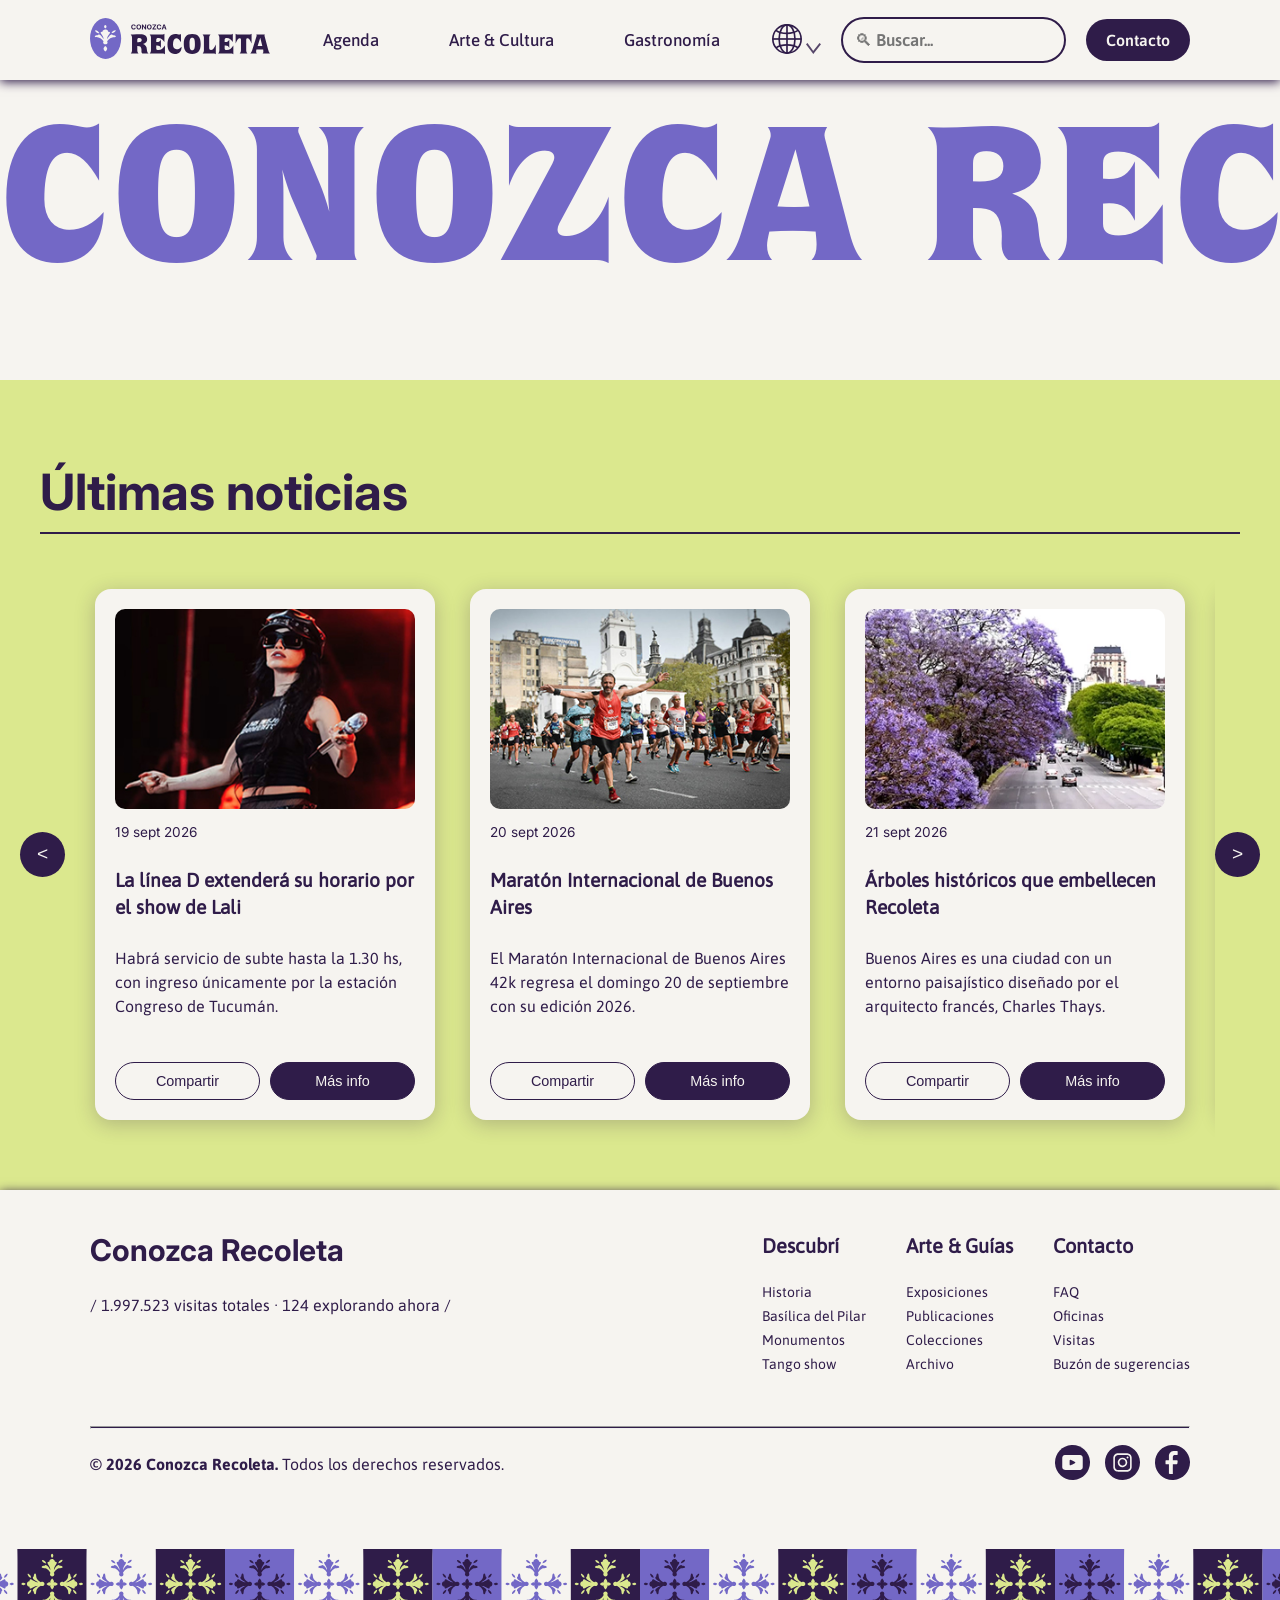
==== index.html @ 379a7c97 "cementerio-web-mobile-y-arreglo-detalles-generales" ====
<!DOCTYPE html>
<html>

<head>
    <meta charset="UTF-8">
    <title>Conozca Recoleta</title>
    <meta name="viewport" content="width=device-width, initial-scale=1.0" />
    <link rel="stylesheet" href="styles-conozca-recoleta.css">
    <link rel="icon" type="ico" href="img/favicon-recoleta-lila.ico">
</head>


<body>
    <header>
        <nav class="header-container">
            <div class="header-logo">
                <a href="index.html"><img src="img/vectores/header_logotipo.svg" alt="header-logotipo"
                        width="180px"></a>
            </div>
            <div class="header-navegacion">
                <a href="agenda.html">Agenda</a>
                <a href="#">Arte & Cultura</a>
                <a href="gastronomia.html">Gastronomía</a>
            </div>
            <div class="header-idiomas">
                <div>
                    <img src="img/vectores/icono-idiomas.svg" alt="header-idioma" width="30px">
                    <img src="img/vectores/icono-flecha.svg" alt="header-flecha" width="15px">
                </div>
                <input type="text" class="input-buscar" placeholder="🔍︎​ Buscar...">
                <a href="#" class="header-contacto">Contacto</a>
            </div>
        </nav>
    </header>

    <main>
        <section class="hero-mascara">
            <div class="tira-fotos">
                <img src="img/web/index/animacion/01_ccr.jpg" alt="Recoleta 1">
                <img src="img/web/index/animacion/02_floralis.jpg" alt="Recoleta 2">
                <img src="img/web/index/animacion/03_f-derecho.jpg" alt="Recoleta 3">
                <img src="img/web/index/animacion/04_ateneo.jpg" alt="Recoleta 4">
                <img src="img/web/index/animacion/05_museo-de-bellas-artes.jpg" alt="Recoleta 5">
                <img src="img/web/index/animacion/06_cementerio.jpg" alt="Recoleta 6">
            </div>

            <div class="franja-tapa">
                <div class="track-contenido">
                    <div class="grupo-texto">
                        <span class="texto-gigante">CONOZCA RECOLETA</span>
                        <div class="espacio-vacio"></div>
                    </div>
                    <div class="grupo-texto" aria-hidden="true">
                        <span class="texto-gigante">CONOZCA RECOLETA</span>
                        <div class="espacio-vacio"></div>
                    </div>
                </div>
            </div>
        </section>



        <section class="ultimas-noticias">
            <h1>Últimas noticias</h1>

            <div class="carrusel-contenedor">
                <button class="flecha flecha-izq" id="btn-izq">&lt;</button>

                <div class="tarjetas-track" id="track-noticias">
                    <!-- Noticia 1 -->
                    <article class="tarjeta-noticia">
                        <img src="img/web/index/noticias/1a-noticias.jpg"
                            alt="La línea D extenderá su horario por el show de Lali">
                        <span class="fecha">19 sept 2026</span>
                        <h3>La línea D extenderá su horario por el show de Lali</h3>
                        <p>Habrá servicio de subte hasta la 1.30 hs, con ingreso únicamente por la estación Congreso de
                            Tucumán.</p>
                        <div class="botones-tarjeta">
                            <button>Compartir</button>
                            <button>Más info</button>
                        </div>
                    </article>

                    <!-- Noticia 2 -->
                    <article class="tarjeta-noticia">
                        <img src="img/web/index/noticias/1b-noticias.jpg" alt="Maratón Internacional de Buenos Aires">
                        <span class="fecha">20 sept 2026</span>
                        <h3>Maratón Internacional de Buenos Aires</h3>
                        <p>El Maratón Internacional de Buenos Aires 42k regresa el domingo 20 de septiembre con su
                            edición 2026.</p>
                        <div class="botones-tarjeta">
                            <button>Compartir</button>
                            <button>Más info</button>
                        </div>
                    </article>

                    <!-- Noticia 3 -->
                    <article class="tarjeta-noticia">
                        <img src="img/web/index/noticias/1c-noticias.webp"
                            alt="Árboles históricos que embellecen Recoleta">
                        <span class="fecha">21 sept 2026</span>
                        <h3>Árboles históricos que embellecen Recoleta</h3>
                        <p>Buenos Aires es una ciudad con un entorno paisajístico diseñado por el arquitecto francés,
                            Charles Thays.</p>
                        <div class="botones-tarjeta">
                            <button>Compartir</button>
                            <button>Más info</button>
                        </div>
                    </article>

                    <!-- Noticia 4 -->
                    <article class="tarjeta-noticia">
                        <img src="img/web/index/noticias/1d-noticias.jpg"
                            alt="Guía MICHELIN: Buenos Aires Internacional">
                        <span class="fecha">22 sept 2026</span>
                        <h3>Guía MICHELIN: Buenos Aires Internacional</h3>
                        <p>La edición 2026 distinguió nuevamente la excelencia porteña, reconociéndola como la capital
                            gastronómica.</p>
                        <div class="botones-tarjeta">
                            <button>Compartir</button>
                            <button>Más info</button>
                        </div>
                    </article>

                    <!-- Noticia 5 -->
                    <article class="tarjeta-noticia">
                        <img src="img/web/index/noticias/1e-noticias.jpg" alt="Nueva edición de la Feria del Botánico">
                        <span class="fecha">23 sept 2026</span>
                        <h3>Nueva edición de la Feria del Botánico.</h3>
                        <p>El Jardín Botánico Carlos Thays será sede de la undécima edición del encuentro que reunirá 53
                            expositores.</p>
                        <div class="botones-tarjeta">
                            <button>Compartir</button>
                            <button>Más info</button>
                        </div>
                    </article>

                    <!-- Noticia 6 -->
                    <article class="tarjeta-noticia">
                        <img src="img/web/index/noticias/1f-noticias.jpg" alt="Curiosidades del barrio de Recoleta">
                        <span class="fecha">24 sept 2026</span>
                        <h3>Curiosidades del barrio de Recoleta</h3>
                        <p>El barrio más coqueto de la ciudad, pero ¿saben que también está la calle más corta de la
                            ciudad de Buenos Aires?</p>
                        <div class="botones-tarjeta">
                            <button>Compartir</button>
                            <button>Más info</button>
                        </div>
                    </article>

                    <!-- Noticia 7 -->
                    <article class="tarjeta-noticia">
                        <img src="img/web/index/noticias/1g-noticias.jpg"
                            alt="Cuando un amigo se va: adiós a Martiniano Arce">
                        <span class="fecha">9 oct 2026</span>
                        <h3>Cuando un amigo se va: adiós a Martiniano Arce</h3>
                        <p>El fin de semana pasado nos enteramos del fallecimiento de uno de los máximos exponentes del
                            fileteado porteño.</p>
                        <div class="botones-tarjeta">
                            <button>Compartir</button>
                            <button>Más info</button>
                        </div>
                    </article>

                    <!-- Noticia 8 -->
                    <article class="tarjeta-noticia">
                        <img src="img/web/index/noticias/1h-noticias.jpg"
                            alt="Feria Francesa, un fin de semana para golosos">
                        <span class="fecha">10 oct 2026</span>
                        <h3>Feria Francesa, un fin de semana para golosos</h3>
                        <p>Vuelve la Feria Francesa a Plaza Francia, en Recoleta, con entrada gratis y propuestas para
                            disfrutar de las delicias.</p>
                        <div class="botones-tarjeta">
                            <button>Compartir</button>
                            <button>Más info</button>
                        </div>
                    </article>

                    <!-- Noticia 9 -->
                    <article class="tarjeta-noticia">
                        <img src="img/web/index/noticias/1i-noticias.jpg"
                            alt="Muestra Inmersiva de Mafalda, la niña curiosa">
                        <span class="fecha">11 oct 2026</span>
                        <h3>Muestra Inmersiva de Mafalda, la niña curiosa</h3>
                        <p>Una experiencia de entretenimiento en el Centro Cultural Recoleta que invita a recorrer el
                            propio universo de la entrañable historieta.</p>
                        <div class="botones-tarjeta">
                            <button>Compartir</button>
                            <button>Más info</button>
                        </div>
                    </article>
                </div>

                <button class="flecha flecha-der" id="btn-der">&gt;</button>
            </div>
        </section>


    </main>

    <footer>
        <section class="footer-section">
            <div class="footer-superior">
                <div class="footer-izquierda">
                    <h2>Conozca Recoleta</h2>
                    <p>/ 1.997.523 visitas totales · 124 explorando ahora /</p>
                </div>

                <div class="footer-derecha">
                    <div class="footer-links-descubri">
                        <h4>Descubrí</h4>
                        <ul>
                            <li><a href="#">Historia</a></li>
                            <li><a href="#">Basílica del Pilar</a></li>
                            <li><a href="#">Monumentos</a></li>
                            <li><a href="#">Tango show</a></li>
                        </ul>
                    </div>
                    <div class="footer-links-arte">
                        <h4>Arte & Guías</h4>
                        <ul>
                            <li><a href="#">Exposiciones</a></li>
                            <li><a href="#">Publicaciones</a></li>
                            <li><a href="#">Colecciones</a></li>
                            <li><a href="#">Archivo</a></li>
                        </ul>
                    </div>
                    <div class="footer-links-contacto">
                        <h4>Contacto</h4>
                        <ul>
                            <li><a href="#">FAQ</a></li>
                            <li><a href="#">Oficinas</a></li>
                            <li><a href="#">Visitas</a></li>
                            <li><a href="#">Buzón de sugerencias</a></li>
                        </ul>
                    </div>
                </div>
            </div>
            <hr>
            <div class="footer-inferior">
                <p><span class="destacado-texto">&copy; 2026 Conozca Recoleta.</span> Todos los derechos reservados.</p>
                <div class="footer-redes">
                    <a href="#"><img src="img/vectores/icono-youtube.svg" alt="YouTube" width="35"></a>
                    <a href="#"><img src="img/vectores/icono-instagram.svg" alt="Instagram" width="35"></a>
                    <a href="#"><img src="img/vectores/icono-facebook.svg" alt="FaceBook" width="35"></a>
                </div>
            </div>
        </section>
        <img class="footer-guarda" src="img/vectores/guarda.svg" alt="guarda">
    </footer>

    <script>
        const track = document.getElementById('track-noticias');
        const btnIzquierda = document.getElementById('btn-izq');
        const btnDerecha = document.getElementById('btn-der');

        btnDerecha.addEventListener('click', () => {
            track.scrollBy({ left: 375, behavior: 'smooth' });
        });

        btnIzquierda.addEventListener('click', () => {
            track.scrollBy({ left: -375, behavior: 'smooth' });
        });
    </script>
</body>
---- styles-conozca-recoleta.css ----
/*CSS DOCUMENT*/
@charset "UTF-8";

:root {
    --violeta-recoleta: #2F1C49;
    --lila-recoleta: #7368C6;
    --verde-recoleta: #DBE88E;
    --crema-recoleta: #F6F4F0;
}

/* Quorum (Logo y animación CONOZCA RECOLETA) */
@font-face {
    font-family: "quorum";
    src: url("fonts/ITC Quorum Black Regular.otf") format("opentype");
    font-weight: normal;
    font-style: normal;
}

/* Inter (Fuente Variable - maneja todos los grosores) */
@font-face {
    font-family: "Inter";
    src: url("fonts/Inter-VariableFont_opsz,wght.ttf") format("truetype");
    font-weight: 100 900;
    font-style: normal;
}

/* Asap - Regular */
@font-face {
    font-family: "Asap";
    src: url("fonts/Asap-Regular.ttf") format("truetype");
    font-weight: 400;
    font-style: normal;
}

/* Asap - Medium */
@font-face {
    font-family: "Asap-medium";
    src: url("fonts/Asap-Medium.ttf") format("truetype");
    font-weight: 500;
    font-style: normal;
}

/* Asap - Medium Italic */
@font-face {
    font-family: "Asap-mediumitalic";
    src: url("fonts/Asap-MediumItalic.ttf") format("truetype");
    font-weight: 500;
    font-style: italic;
}

/* Asap - SemiBold */
@font-face {
    font-family: "Asap-semibold";
    src: url("fonts/Asap-SemiBold.ttf") format("truetype");
    font-weight: 600;
    font-style: normal;
}

/* Asap - Bold */
@font-face {
    font-family: "Asap-bold";
    src: url("fonts/Asap-Bold.ttf") format("truetype");
    font-weight: 700;
    font-style: normal;
}

/* Asap - Bold Italic */
@font-face {
    font-family: "Asap-bolditalic";
    src: url("fonts/Asap-BoldItalic.ttf") format("truetype");
    font-weight: 700;
    font-style: italic;
}

/* Asap - Italic (Regular Italic) */
@font-face {
    font-family: "Asap-italic";
    src: url("fonts/Asap-Italic.ttf") format("truetype");
    font-weight: 400;
    font-style: italic;
}

/* ========================================== */
/* 3. ESTILOS BASE Y RESET                    */
/* ========================================== */
* {
    box-sizing: border-box;
}

body {
    background-color: var(--crema-recoleta);
    color: var(--violeta-recoleta);
    font-family: 'Asap', sans-serif;
    margin: 0;
    padding: 0;
    width: 100%;
    overflow-x: hidden;
}

/* ========================================== */
/* 4. JERARQUÍAS Y TIPOGRAFÍAS                */
/* ========================================== */

/* Títulos principales */
h1 {
    font-family: 'Inter', sans-serif;
    font-weight: 700;
    font-size: 50px;

}

/* Subtítulos grandes (Inter Bold 30) */
h2 {
    font-family: 'Inter', sans-serif;
    font-weight: bold;
    font-size: 30px;
}

/* Subtítulos Asap Semibold 24 */
h3 {
    font-family: 'Asap', sans-serif;
    font-weight: medium;
    font-size: 24px;
}

/* Detalles minúsculos Asap regular 15 */
h4 {
    font-family: 'Asap', sans-serif;
    font-weight: 700;
    font-size: 20px;
}

/* Bloques de lectura (Asap Medium 20) */
.bloque-lectura {
    font-family: 'Asap', sans-serif;
    font-weight: 500;
    font-size: 20px;
}

/* CHICOS! HASTA ACÁ CAMBIÉ LAS TIPOS, CON LO QUE HABIAMOS DEFINIDO*/
/* esta parte ya no lo toco por las dudas*/


/* Copetes (Inter Medium Italic 18) */
.copete {
    font-family: 'Inter', sans-serif;
    font-weight: 500;
    font-style: italic;
    font-size: 18px;
}

/* Bloque de texto (Asap Regular 12) */
p,
.bloque-texto {
    font-family: 'Asap', sans-serif;
    font-weight: 400;
    font-size: 16px;
    line-height: 1.5;
}

/* Menú hamburguesa (Asap Regular 13) */
.menu-hamburguesa {
    font-family: 'Asap', sans-serif;
    font-weight: 400;
    font-size: 13px;
}

/* Sección footer (Asap Regular 11) */
.footer-section {
    font-family: 'Asap', sans-serif;
    font-weight: 400;
    font-size: 14px;
}

/*//////////////////////////WEB////////////////////////////*/




/*HEADER*/

nav a {
    text-decoration: none;
    color: var(--violeta-recoleta);
}

.header-container {
    position: fixed;
    top: 0;
    left: 0;
    width: 100%;
    z-index: 1000;

    box-shadow: 0px 2px 10px var(--violeta-recoleta);
    display: flex;
    align-items: center;
    justify-content: space-between;
    padding: 17px 90px;
    gap: 20px;
    font-family: 'Asap-medium';
    background-color: var(--crema-recoleta);
}

.header-navegacion {
    display: flex;
    gap: 70px;
    font-size: 17px;
}

.header-idiomas {
    display: flex;
    align-items: center;
    gap: 20px;
}

.header-contacto {
    font-family: 'Asap-semibold';
    color: var(--crema-recoleta);
    border-radius: 100px;
    padding: 12px 20px;
    background: var(--violeta-recoleta);
    /* Acá tendría que estar el "Radicheta-recoleta" que falta */
}

.input-buscar {
    background: transparent;
    border: 2px solid var(--violeta-recoleta);
    border-radius: 100px;
    padding: 11px 12px;
    font-size: 17px;
    font-family: 'Asap-semibold';
}

/*INDEX*/

.hero-mascara {
    position: relative;
    width: 100%;
    height: 380px;
    overflow: hidden;
    background-color: var(--crema-recoleta);
    display: flex;
    align-items: center;
    justify-content: center;
}

.tira-fotos {
    position: absolute;
    top: 50%;
    left: 50%;
    transform: translate(-50%, -50%);
    display: flex;
    height: 60%;
    width: max-content;
    z-index: 1;
}

.tira-fotos img {
    height: 100%;
    width: 280px;
    object-fit: cover;
}

.franja-tapa {
    position: absolute;
    top: 0;
    left: 0;
    width: 100%;
    height: 100%;
    display: flex;
    align-items: center;
    overflow: hidden;
    z-index: 2;
}

.track-contenido {
    display: flex;
    width: max-content;
    animation: moverTexto 12s linear infinite;
}

.grupo-texto {
    display: flex;
    align-items: center;
    flex-shrink: 0;
}

.texto-gigante {
    font-family: 'quorum';
    font-size: 15vw;
    font-weight: bold;
    color: var(--lila-recoleta);
    background-color: var(--crema-recoleta);
    white-space: nowrap;
    padding-right: 30px;
}

.espacio-vacio {
    width: 280px;
    height: 250px;
    background: transparent;
    flex-shrink: 0;
    margin-right: 30px;
}

@keyframes moverTexto {
    0% {
        transform: translateX(0);
    }

    100% {
        transform: translateX(-50%);
    }
}


/* Sección noticias */
.ultimas-noticias {
    background-color: var(--verde-recoleta);
    padding: 40px 20px;
    font-family: 'Inter', sans-serif;
}

.ultimas-noticias h1 {
    color: var(--violeta-recoleta);
    margin-bottom: 25px;
    border-bottom: 2px solid var(--violeta-recoleta);
    padding-bottom: 10px;
    max-width: 1200px;
    margin-left: auto;
    margin-right: auto;
}

.carrusel-contenedor {
    display: flex;
    align-items: center;
    justify-content: center;
    position: relative;
    max-width: 1240px;
    margin: 0 auto;
}

.tarjetas-track {
    display: flex;
    gap: 35px;
    overflow-x: auto;
    scroll-behavior: smooth;
    scroll-snap-type: x mandatory;
    padding: 30px;
    scroll-padding-inline: 30px;
    box-sizing: border-box;
    width: 100%;
    max-width: 1150px;
    scrollbar-width: none;
}

.tarjetas-track::-webkit-scrollbar {
    display: none;
}

.tarjeta-noticia {
    background-color: var(--crema-recoleta);
    border-radius: 16px;
    box-shadow: 0 4px 20px color-mix(in srgb, var(--violeta-recoleta) 25%, transparent);
    min-width: 340px;
    max-width: 340px;
    flex-shrink: 0;
    display: flex;
    flex-direction: column;
    justify-content: space-between;
    padding: 20px;
    scroll-snap-align: start;
    box-sizing: border-box;
}

.tarjeta-noticia img {
    width: 100%;
    height: 200px;
    object-fit: cover;
    border-radius: 10px;
    margin-bottom: 15px;
}

.tarjeta-noticia .fecha {
    font-size: 0.85rem;
    color: var(--violeta-recoleta);
    margin-bottom: 8px;
    display: block;
}

.tarjeta-noticia h3 {
    font-size: 1.2rem;
    color: var(--violeta-recoleta);
    margin-bottom: 10px;
    line-height: 1.4;
}

.tarjeta-noticia p {
    color: var(--violeta-recoleta);
    margin-bottom: 20px;
    line-height: 1.5;
    flex-grow: 1;
}

.botones-tarjeta {
    display: flex;
    gap: 10px;
}

.botones-tarjeta button {
    flex: 1;
    padding: 10px;
    border-radius: 20px;
    font-size: 0.9rem;
    cursor: pointer;
    font-weight: 500;
}

.botones-tarjeta button:first-child {
    background-color: transparent;
    border: 1px solid var(--violeta-recoleta);
    color: var(--violeta-recoleta);
}

.botones-tarjeta button:last-child {
    background-color: var(--violeta-recoleta);
    border: 1px solid var(--violeta-recoleta);
    color: var(--crema-recoleta);
}

.flecha {
    background-color: var(--violeta-recoleta);
    color: var(--crema-recoleta);
    border: none;
    width: 45px;
    height: 45px;
    border-radius: 50%;
    font-size: 1.2rem;
    cursor: pointer;
    display: flex;
    align-items: center;
    justify-content: center;
    z-index: 10;
    flex-shrink: 0;
    margin: 0;
    transition: transform 0.2s ease, background-color 0.2s ease;
}

.flecha:hover {
    background-color: var(--violeta-recoleta);
    transform: scale(1.05);
}

@media (max-width: 768px) {
    .carrusel-contenedor {
        padding: 0 10px;
    }

    .flecha {
        display: none;
    }

    .tarjetas-track {
        padding: 20px;
        scroll-padding-inline: 20px;
    }

    .tarjeta-noticia {
        min-width: 280px;
        max-width: 280px;
    }
}

/*AGENDA*/





/*GASTRONOMIA*/

.gastronomia {
    display: flex;
    width: 100%;
    max-width: 1920px;
    margin: 0 auto;
    padding: 110px 270px 180px;
    flex-direction: column;
    align-items: flex-start;
    gap: 105px;
}

/* CATEGORÍAS */

.gastronomia .categoria {
    display: flex;
    width: 100%;
    flex-direction: column;
    gap: 45px;
}

/* TÍTULOS DE CATEGORÍAS */

.gastronomia .categoria h2 {
    width: 100%;
    margin: 0;
    padding-bottom: 8px;

    font-family: 'Inter', sans-serif;
    font-weight: 700;
    font-size: 70px;
    line-height: 1.1;

    color: var(--lila-recoleta);
    border-bottom: 2px solid var(--lila-recoleta);
}

/* GRILLA DE RESTAURANTES */

.gastronomia .tarjetas {
    display: grid;
    width: 100%;
    grid-template-columns: repeat(3, minmax(0, 1fr));
    column-gap: 75px;
}

/* TARJETAS */

.gastronomia .tarjeta {
    display: flex;
    min-width: 0;
    flex-direction: column;
}

/* INFORMACIÓN DEL RESTAURANTE */

.gastronomia .tarjeta-info {
    display: flex;
    min-height: 115px;
    flex-direction: column;
    align-items: flex-start;
}

.gastronomia .tarjeta h3 {
    margin: 0 0 14px;

    font-family: 'Asap', sans-serif;
    font-weight: 600;
    font-size: 29px;
    line-height: 1.2;

    color: var(--violeta-recoleta);
}

.gastronomia .horario {
    margin: 0;
    font-family: 'Asap-bold', sans-serif;
    font-size: 16px;
    line-height: 1.4;
}

.gastronomia .reserva {
    margin: 0;
    font-family: 'Asap', sans-serif;
    font-size: 16px;
    line-height: 1.4;
}

/* UBICACIÓN Y ACCIONES */

.gastronomia .tarjeta-acciones {
    display: flex;
    width: 100%;
    justify-content: space-between;
    align-items: center;
    margin-bottom: 8px;
}

.gastronomia .ubicacion {
    font-family: 'Asap', sans-serif;
    font-size: 16px;
    color: var(--violeta-recoleta);
    text-decoration: none;
}

.gastronomia .ubicacion:hover {
    text-decoration: underline;
}

.gastronomia .iconos {
    display: flex;
    align-items: center;
    gap: 12px;
}



/* BOTONES COMPARTIR Y GUARDAR */

.gastronomia .iconos {
    display: flex;
    align-items: center;
    gap: 12px;
}

.gastronomia .boton-icono {
    display: flex;
    width: 44px;
    height: 42px;
    padding: 0;
    align-items: center;
    justify-content: center;
    flex-shrink: 0;

    background-color: var(--verde-recoleta);
    color: var(--violeta-recoleta);

    border: none;
    border-radius: 50%;
    cursor: pointer;

    transition: background-color 0.2s ease,
        color 0.2s ease;
}

/* TAMAÑO DE LOS ÍCONOS */

.gastronomia .compartir svg {
    width: 20px;
    height: 21px;
}

.gastronomia .guardar svg {
    width: 25px;
    height: 25px;
}

/* ESTADO ACTIVO */

.gastronomia .boton-icono.activo {
    background-color: var(--violeta-recoleta);
    color: var(--crema-recoleta);
}

/* RELLENO DEL ÍCONO GUARDAR */

.gastronomia .guardar.activo svg {
    fill: var(--crema-recoleta);
}

/* HOVER */

.gastronomia .boton-icono:hover {
    transform: scale(1.05);
}




/* ========================================== */
/* FOTOGRAFÍAS - GASTRONOMÍA                  */
/* ========================================== */

.gastronomia .contenedor-foto {
    position: relative;
    width: 100%;
    aspect-ratio: 394.942 / 319.995;

    border-radius: 19.231px;
    overflow: hidden;

    box-shadow: 7.525px 12.542px 9.197px 2.508px rgba(0, 0, 0, 0.25);
}

/* FOTOGRAFÍA */

.gastronomia .foto-local {
    display: block;
    width: 100%;
    height: 100%;
    object-fit: cover;
}

/* FILTRO VIOLETA */

.gastronomia .contenedor-foto::after {
    content: "";
    position: absolute;
    inset: 0;

    background-color: rgba(115, 104, 198, 0.4);

    pointer-events: none;
}


/* ========================================== */
/* MONOGRAMA SOBRE LAS FOTOGRAFÍAS            */
/* ========================================== */

.gastronomia .contenedor-foto {
    position: relative;
    width: 100%;
    aspect-ratio: 394.942 / 319.995;
    border-radius: 19.231px;
    overflow: hidden;

    box-shadow: 7.525px 12.542px 9.197px 2.508px rgba(0, 0, 0, 0.25);
}

.gastronomia .contenedor-foto .foto-local {
    display: block;
    width: 100%;
    height: 100%;
    object-fit: cover;
    border-radius: 0;
    box-shadow: none;
}

.gastronomia .contenedor-foto::after {
    content: "";
    position: absolute;
    inset: 0;
    background: rgba(115, 104, 198, 0.4);
    pointer-events: none;
}

.gastronomia .monograma {
    position: absolute;
    right: 19.9px;
    bottom: 12.8px;
    width: 35.68px;
    height: 50.17px;
    z-index: 2;
    pointer-events: none;
}

.gastronomia .monograma svg {
    display: block;
    width: 100%;
    height: 100%;
}


/* RESPONSIVE */

@media (max-width: 1500px) {
    .gastronomia {
        padding: 90px 8% 140px;
    }

    .gastronomia .tarjetas {
        column-gap: 40px;
    }
}

@media (max-width: 900px) {
    .gastronomia {
        padding: 70px 6% 100px;
        gap: 80px;
    }

    .gastronomia .tarjetas {
        grid-template-columns: repeat(2, minmax(0, 1fr));
        gap: 50px 30px;
    }

    .gastronomia .categoria h2 {
        font-size: 48px;
    }
}

@media (max-width: 600px) {
    .gastronomia {
        padding: 50px 24px 80px;
        gap: 65px;
    }

    .gastronomia .tarjetas {
        grid-template-columns: 1fr;
        gap: 45px;
    }

    .gastronomia .categoria {
        gap: 30px;
    }

    .gastronomia .categoria h2 {
        font-size: 38px;
    }

    .gastronomia .tarjeta-info {
        min-height: 95px;
    }
}




/*CEMENTERIO*/


.cementerio-hero nav {
    font-family: 'Asap', sans-serif;
    font-size: 15px;
    margin-bottom: 30px;
}

.cementerio-hero nav a {
    text-decoration: none;
    color: var(--crema-recoleta);
}

.cementerio-hero nav a:after {
    content: " >";
    margin: 0 8px;
    color: var(--violeta-recoleta);
}

.cementerio-hero nav a:first-child {
    font-weight: 700;
}

.cementerio-hero {
    margin-top: 80px;
    padding: 40px 60px;
    background-color: var(--lila-recoleta);
    color: var(--crema-recoleta);
    padding: 120px 100px 80px 100px;
    width: 100%;
}

.bloque-lectura-cementerio {
    max-width: 35rem;
}

.cementerio-presentacion {
    display: flex;
    justify-content: center;
    align-items: center;
    gap: 10rem;
}

.cementerio-presentacion-bloque h1 {
    font-family: 'Inter', sans-serif;
    font-weight: normal;
    margin: 0 0 10px 0;
    padding-bottom: 15px;
    border-bottom: 2px solid var(--crema-recoleta);
    display: inline-block;
}

.cementerio-presentacion-bloque h4 {
    font-weight: 400;
    color: var(--crema-recoleta);
    margin-top: 15px;
    margin-bottom: 25px;
}

.bloque-lectura-cementerio {
    font-family: 'Asap', sans-serif;
    font-weight: 500;
    font-size: 20px;
    line-height: 1.6;
    color: var(--crema-recoleta);
}


.cementerio-presentacion-img img {
    width: 100%;
    max-width: 480px;
    height: auto;
    display: block;
    border-radius: 30px;
    box-shadow: 7.525px 12.542px 9.197px 2.508px rgba(0, 0, 0, 0.25);
}

.cementerio-mapa-seccion {
    background-color: var(--verde-recoleta);
    padding: 80px 100px;
    margin-top: 0;
    width: 100%;
}

.cementerio-mapa-seccion h2 {
    color: var(--violeta-recoleta);
    margin-bottom: 50px;
    font-size: 40px;
}

.cementerio-mapa-grid {
    display: flex;
    gap: 70px;
    align-items: flex-start;
    justify-content: space-between;
}

.cementerio-plano {
    background: transparent;
    flex: 1;
    padding: 30px;
    box-shadow: none;
}

.cementerio-plano img {
    width: 100%;
    height: auto;
    display: block;
}

.cementerio-puntos {
    flex: 1.2;
}


.cementerio-lista-columnas {
    display: grid;
    grid-template-columns: repeat(3, 1fr);
    gap: 20px;
    font-size: 15px;
    color: var(--violeta-recoleta);
}

.cementerio-lista-columnas ol {
    padding-left: 20px;
    margin: 0;
    line-height: 1.6;
}

.cementerio-lista-columnas ol li::marker {
    font-family: 'ITC Quorum Black', 'Quorum Black', sans-serif;
    font-weight: bold;
    color: var(--lila-recoleta);
}

.cementerio-panoramica-container {
    display: flex;
    flex-direction: column;
    width: 100%;
}

.cementerio-video-wrap {
    width: 100%;
    height: 550px;
    overflow: hidden;
}

.cementerio-video-wrap video {
    width: 100%;
    height: 100%;
    object-fit: cover;
    display: block;
}

.cementerio-tarjeton-hover {
    position: relative;
    width: 100%;
    background-color: var(--lila-recoleta);
    padding: 7rem;
    box-sizing: border-box;
    height: 140px;
    overflow: hidden;
}

.cementerio-tarjeton-texto,
.cementerio-tarjeton-info-extra {
    position: absolute;
    left: 80px;
    right: 80px;
    top: 50%;
    transform: translateY(-50%);
    transition: opacity 0.4s ease-in-out, visibility 0.4s ease-in-out;
}

.cementerio-tarjeton-texto {
    opacity: 1;
    visibility: visible;
    display: flex;
    justify-content: center;
    align-items: center;
    gap: 20rem;
}

.cementerio-tarjeton-texto .copete {
    font-family: 'Inter', sans-serif;
    font-weight: 500;
    font-style: italic;
    font-size: 18px;
    color: var(--crema-recoleta);
    margin: 0;
    white-space: nowrap;
}

.cementerio-tarjeton-texto .bloque-texto {
    font-family: 'Asap', sans-serif;
    font-weight: 400;
    font-size: 16px;
    line-height: 1.4;
    color: var(--crema-recoleta);
    margin: 0;
    max-width: 750px;
}

.cementerio-tarjeton-info-extra {
    opacity: 0;
    visibility: hidden;
    display: flex;
    justify-content: center;
    align-items: center;
    gap: 20rem;
}

.cementerio-horario,
.cementerio-ingreso {
    display: flex;
    flex-direction: column;
    gap: 6px;
    flex: 1;
}

.cementerio-tarjeton-info-extra h4 {
    font-family: 'Asap', sans-serif;
    font-weight: 700;
    font-size: 20px;
    color: var(--verde-recoleta);
    margin: 0;
}

.cementerio-tarjeton-info-extra p {
    font-family: 'Asap', sans-serif;
    font-weight: 400;
    font-size: 15px;
    line-height: 1.4;
    color: var(--crema-recoleta);
    margin: 0;
}

.cementerio-tarjeton-hover:hover .cementerio-tarjeton-texto {
    opacity: 0;
    visibility: hidden;
}

.cementerio-tarjeton-hover:hover .cementerio-tarjeton-info-extra {
    opacity: 1;
    visibility: visible;
}

.cementerio-carrusel-seccion {
    padding: 100px 90px;
    background-color: var(--crema-recoleta);
    width: 100%;
}

.cementerio-carrusel-contenido-principal {
    display: flex;
    align-items: center;
    justify-content: flex-start;
    gap: 70px;
    max-width: 1200px;
    margin: 0 auto;
}

.cementerio-carrusel-contenedor {
    display: flex;
    align-items: center;
    gap: 20px;
    position: relative;
    flex-shrink: 0;
}

.tarjetas-track-cementerio {
    width: 392px;
    height: 543px;
    border-radius: 28px;
    overflow: hidden;
    position: relative;
    box-shadow: 7.525px 12.542px 9.197px 2.508px rgba(0, 0, 0, 0.25);
}

.tarjeta-imagen-wrap {
    position: absolute;
    top: 0;
    left: 0;
    width: 100%;
    height: 100%;
    display: none;
}

.tarjeta-imagen-wrap:first-child {
    display: block;
}

.tarjeta-imagen-wrap img {
    width: 100%;
    height: 100%;
    object-fit: cover;
    display: block;
}

.tarjeta-info-wrap {
    display: flex;
    flex-direction: column;
    align-items: flex-start;
    max-width: 580px;
}

.tarjeta-info-wrap h2 {
    font-family: 'Inter', sans-serif;
    font-weight: 700;
    font-size: 36px;
    color: var(--violeta-recoleta);
    margin: 0 0 15px 0;
    padding-bottom: 12px;
    border-bottom: 2px solid var(--violeta-recoleta);
    width: 100%;
}

.tarjeta-info-wrap .bloque-lectura {
    font-family: 'Asap', sans-serif;
    font-size: 16px;
    line-height: 1.6;
    color: var(--violeta-recoleta);
    margin: 0 0 25px 0;
}

.enlace-mas-info {
    font-family: 'Asap-semibold', sans-serif;
    color: var(--violeta-recoleta);
    text-decoration: underline;
    font-size: 15px;
    width: fit-content;
    transition: opacity 0.2s ease;
}

.enlace-mas-info:hover {
    opacity: 0.7;
}






/*CENTRO CULRTURAL*/

.ccr-hero {
    margin-top: 80px;
    padding: 40px 60px;
}

.ccr-hero nav {
    font-family: 'Asap', sans-serif;
    font-size: 15px;
    margin-bottom: 30px;
}

.ccr-hero nav a {
    text-decoration: none;
}

.ccr-hero nav a:after {
    content: " >";
    margin: 0 8px;
    color: var(--violeta-recoleta);
}

.ccr-hero nav a:last-child:after {
    content: "";
}

.ccr-hero nav a:first-child {
    font-weight: 700;
}

.ccr-presentacion {
    display: flex;
    justify-content: space-between;
    align-items: flex-start;
    gap: 60px;
    padding: 0px 100px;
}


.ccr-presentacion-text h1 {
    font-family: 'Inter', sans-serif;
    font-weight: normal;
    margin: 0 0 10px 0;
    padding-bottom: 15px;
    border-bottom: 2px solid var(--violeta-recoleta);

}

.ccr-presentacion-text h4 {
    font-weight: 400 !important;
    color: var(--violeta-recoleta);
    margin-top: 0;
    margin-bottom: 30px;
    padding-bottom: 12px;

}

.ccr-presentacion-text p {
    font-family: 'Asap', sans-serif;
    font-weight: 500;
    font-size: 20px;
    margin: 0;
}

.ccr-presentacion img {
    max-width: 100%;
    height: auto;
    display: block;
    border-radius: 30px;
    box-shadow: 7.525px 12.542px 9.197px 2.508px rgba(0, 0, 0, 0.25);
}





/*FOOTER*/

.footer-section {
    padding: 17px 90px;
    box-shadow: 0px 2px 10px var(--violeta-recoleta);
}

footer ul {
    list-style: none;
    padding: 0;
    text-decoration: none;
}

footer ul li {
    margin-bottom: 8px;
}

footer a {
    text-decoration: none;
    color: var(--violeta-recoleta);
}

.footer-superior {
    display: flex;
    justify-content: space-between;
    align-items: flex-start;
    flex-wrap: wrap;
    margin-bottom: 40px;
}

.footer-derecha {
    display: flex;
    gap: 40px;
}

hr {
    height: 3px;
    background-color: var(--violeta-recoleta);
}

.footer-inferior {
    display: flex;
    justify-content: space-between;
    margin-bottom: 40px;
}

.destacado-texto {
    font-family: 'Asap-bold', sans-serif;
}

.footer-redes {
    display: flex;
    gap: 15px;
    align-items: center;
}

.footer-guarda {
    width: 100%;
    height: 70px;
    object-fit: cover;
    display: block;
}

/*////////////////MOBILE//////////////////////*/
@media (max-width: 768px) {
    body {
        background-color: var(--crema-recoleta);
        margin: 0;
        padding: 0;
        width: 100%;
        overflow-x: hidden;
        box-sizing: border-box;
    }
}


/*HEADER*/







/*INDEX*/






/*AGENDA*/





/*GASTRONOMIA*/




/* ========================================== */
/* RESPONSIVE MOBILE (<= 768px) - MÁRGENES AMPLIOS */
/* ========================================== */

@media (max-width: 768px) {

    body {
        width: 100%;
        overflow-x: hidden;
    }

    /* 1. HERO CEMENTERIO (De extremo a extremo, con aire interno generoso) */
    .cementerio-hero {
        width: 100vw;
        padding: 90px 28px 60px 28px;
        /* Más margen a los lados */
        margin-top: 60px;
        margin-left: calc(-50vw + 50%);
        margin-right: calc(-50vw + 50%);
        box-sizing: border-box;
    }

    .cementerio-presentacion {
        flex-direction: column;
        gap: 40px;
        width: 100%;
    }

    .cementerio-presentacion-bloque,
    .cementerio-presentacion-img {
        width: 100%;
        flex: unset;
    }

    .cementerio-presentacion-bloque h1 {
        font-size: 34px;
        width: 100%;
    }

    .cementerio-presentacion-img img {
        width: 100%;
        max-width: 100%;
        border-radius: 20px;
    }

    /* 2. MAPA DEL VISITANTE (Con margen interno amplio) */
    .cementerio-mapa-seccion {
        width: 100vw;
        padding: 70px 28px;
        /* Margen lateral cómodo */
        margin-left: calc(-50vw + 50%);
        margin-right: calc(-50vw + 50%);
        box-sizing: border-box;
    }

    .cementerio-mapa-grid {
        flex-direction: column;
        gap: 30px;
        width: 100%;
    }

    .cementerio-plano,
    .cementerio-puntos {
        width: 100%;
        padding: 0;
    }

    .cementerio-lista-columnas {
        grid-template-columns: repeat(2, 1fr);
        gap: 15px 12px;
        font-size: 13px;
    }

    /* 3. VIDEO Y TARJETÓN */
    .cementerio-panoramica-container {
        width: 100vw;
        margin-left: calc(-50vw + 50%);
        margin-right: calc(-50vw + 50%);
    }

    .cementerio-video-wrap {
        width: 100%;
        height: 260px;
    }

    .cementerio-tarjeton-hover {
        width: 100%;
        height: auto;
        padding: 24px 28px;
        /* Espaciado interno cómodo */
        box-sizing: border-box;
    }

    .cementerio-tarjeton-texto,
    .cementerio-tarjeton-info-extra {
        position: relative;
        left: unset;
        right: unset;
        top: unset;
        transform: none;
        flex-direction: column;
        gap: 10px;
        width: 100%;
    }

    .cementerio-tarjeton-info-extra {
        display: none;
    }

    /* 4. SECCIÓN CARRUSEL (Con buen margen interno) */
    .cementerio-carrusel-seccion {
        width: 100vw;
        padding: 70px 28px;
        /* Margen cómodo para que no pegue contra la pantalla */
        margin-left: calc(-50vw + 50%);
        margin-right: calc(-50vw + 50%);
        box-sizing: border-box;
    }

    .cementerio-carrusel-contenido-principal {
        flex-direction: column-reverse;
        gap: 35px;
        width: 100%;
    }

    .tarjeta-info-wrap {
        width: 100%;
        max-width: 100%;
    }

    .tarjeta-info-wrap h2 {
        font-size: 28px;
        width: 100%;
    }

    /* Galería táctil adaptada */
    .tarjetas-track-cementerio {
        width: 100%;
        height: 440px;
        border-radius: 20px;
        display: flex;
        overflow-x: auto;
        overflow-y: hidden;
        scroll-snap-type: x mandatory;
        -webkit-overflow-scrolling: touch;
        scrollbar-width: none;
    }

    .tarjetas-track-cementerio::-webkit-scrollbar {
        display: none;
    }

    .tarjeta-imagen-wrap {
        position: relative;
        display: block !important;
        flex: 0 0 100%;
        width: 100%;
        height: 100%;
        scroll-snap-align: center;
    }

    .tarjeta-imagen-wrap img {
        width: 100%;
        height: 100%;
        object-fit: cover;
        border-radius: 20px;
    }
}

/*CENTRO CULRTURAL*/










/*FOOTER*/
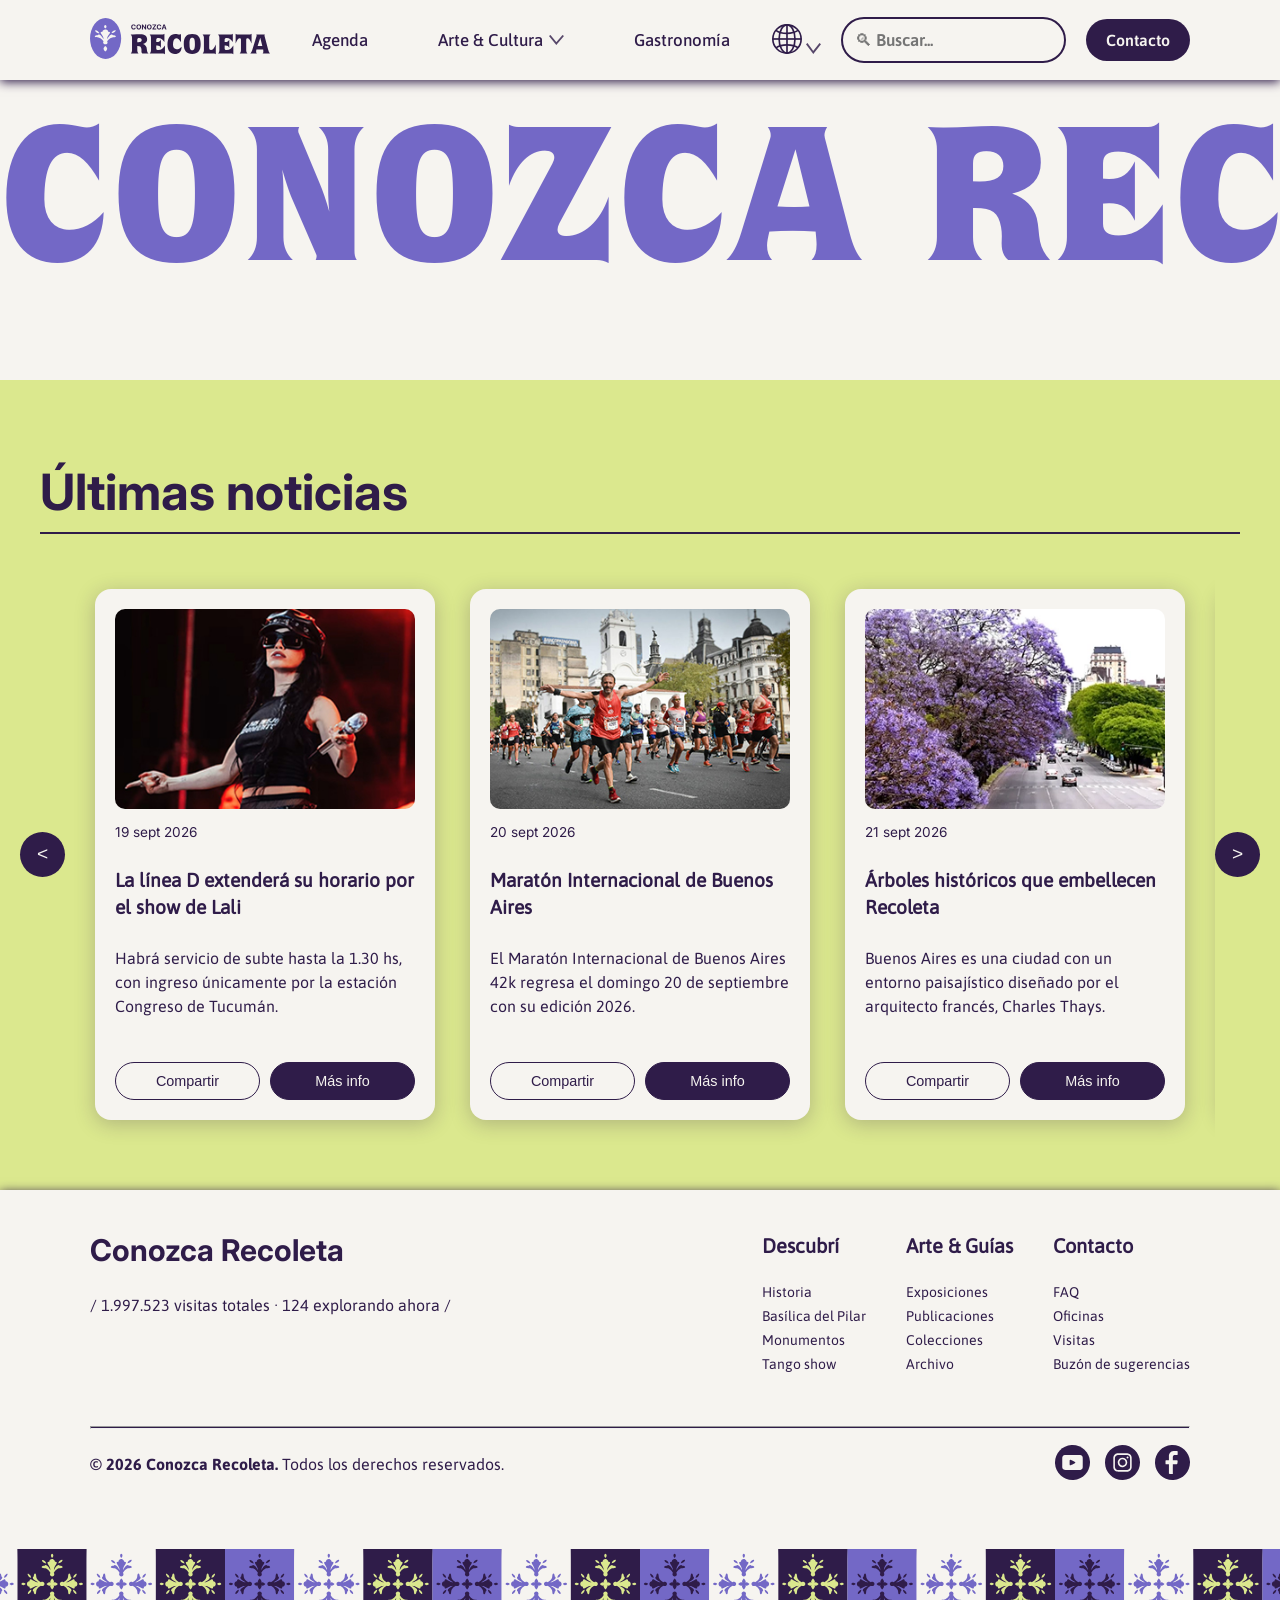
==== commit 0871fa9a: "dropdown (arte y cultura)" ====
--- a/index.html
+++ b/index.html
@@ -18,8 +18,71 @@
                         width="180px"></a>
             </div>
             <div class="header-navegacion">
-                <a href="agenda.html">Agenda</a>
-                <a href="#">Arte & Cultura</a>
+                <a href="agenda.html" class="header-items">Agenda</a>
+
+
+                <div class="header-dropdown">
+                    <a href="#" class="header-dropdown-boton">
+                        Arte &amp; Cultura
+                        <img src="img/vectores/icono-flecha.svg" alt="" width="15px" class="header-dropdown-flecha">
+                    </a>
+
+                    <div class="dropdown-menu">
+                        <!-- Columna 1 -->
+                        <div class="dropdown-columna">
+                            <h4 class="dropdown-titulo">Museos y Espacios</h4>
+                            <ul class="dropdown-lista">
+                                <li>
+                                    <a href="ccr.html" class="dropdown-link">
+                                        <img src="img/vectores/icono-dropdown.svg" alt="" class="dropdown-icono">
+                                        Centro Cultural Recoleta
+                                    </a>
+                                </li>
+                                <li><span class="dropdown-link"><img src="img/vectores/icono-dropdown.svg" alt=""
+                                            class="dropdown-icono">Museo Nacional de Bellas Artes</span></li>
+                                <li><span class="dropdown-link"><img src="img/vectores/icono-dropdown.svg" alt=""
+                                            class="dropdown-icono">Palais de Glace</span></li>
+                                <li><span class="dropdown-link"><img src="img/vectores/icono-dropdown.svg" alt=""
+                                            class="dropdown-icono">Centro Cultural de la Ciencia</span></li>
+                            </ul>
+                        </div>
+
+                        <!-- Columna 2 -->
+                        <div class="dropdown-columna">
+                            <h4 class="dropdown-titulo">Patrimonio</h4>
+                            <ul class="dropdown-lista">
+                                <li>
+                                    <a href="cementerio.html" class="dropdown-link">
+                                        <img src="img/vectores/icono-dropdown.svg" alt="" class="dropdown-icono">
+                                        Cementerio de la Recoleta
+                                    </a>
+                                </li>
+                                <li><span class="dropdown-link"><img src="img/vectores/icono-dropdown.svg" alt=""
+                                            class="dropdown-icono">Floralis Genérica</span></li>
+                                <li><span class="dropdown-link"><img src="img/vectores/icono-dropdown.svg" alt=""
+                                            class="dropdown-icono">Basílica Nuestra Señora del Pilar</span></li>
+                                <li><span class="dropdown-link"><img src="img/vectores/icono-dropdown.svg" alt=""
+                                            class="dropdown-icono">Plaza Francia</span></li>
+                            </ul>
+                        </div>
+
+                        <!-- Columna 3 -->
+                        <div class="dropdown-columna">
+                            <h4 class="dropdown-titulo">Circuitos</h4>
+                            <ul class="dropdown-lista">
+                                <li><span class="dropdown-link"><img src="img/vectores/icono-dropdown.svg" alt=""
+                                            class="dropdown-icono">Murales e Iconografía Urbana</span></li>
+                                <li><span class="dropdown-link"><img src="img/vectores/icono-dropdown.svg" alt=""
+                                            class="dropdown-icono">Paseo de las Esculturas</span></li>
+                                <li><span class="dropdown-link"><img src="img/vectores/icono-dropdown.svg" alt=""
+                                            class="dropdown-icono">Circuitos de Arte Callejero</span></li>
+                                <li><span class="dropdown-link"><img src="img/vectores/icono-dropdown.svg" alt=""
+                                            class="dropdown-icono">Guías de Recorridos</span></li>
+                            </ul>
+                        </div>
+                    </div>
+                </div>
+
                 <a href="gastronomia.html">Gastronomía</a>
             </div>
             <div class="header-idiomas">
@@ -59,7 +122,6 @@
         </section>
 
 
-
         <section class="ultimas-noticias">
             <h1>Últimas noticias</h1>
 
--- a/styles-conozca-recoleta.css
+++ b/styles-conozca-recoleta.css
@@ -199,6 +199,14 @@
     gap: 20px;
     font-family: 'Asap-medium';
     background-color: var(--crema-recoleta);
+}
+
+.header-navegacion a:hover {
+    font-family: 'Asap-bold';
+    color: var(--lila-recoleta);
+    text-decoration: underline;
+    text-decoration-thickness: 2px;
+    text-underline-offset: 5px;
 }
 
 .header-navegacion {
@@ -230,6 +238,131 @@
     font-size: 17px;
     font-family: 'Asap-semibold';
 }
+
+/*DROPDOWN ARTE Y CULTURA*/
+
+.header-dropdown {
+    position: relative;
+    display: flex;
+    align-items: center;
+}
+
+.header-dropdown-boton {
+    display: flex;
+    align-items: center;
+    gap: 6px;
+}
+
+.header-dropdown-flecha {
+    transition: transform 0.25s ease;
+}
+
+.header-dropdown:hover .header-dropdown-boton,
+.header-dropdown:focus-within .header-dropdown-boton {
+    font-family: 'Asap-bold';
+    color: var(--lila-recoleta);
+    text-decoration: underline;
+    text-decoration-thickness: 2px;
+    text-underline-offset: 5px;
+}
+
+.header-dropdown:hover .header-dropdown-flecha,
+.header-dropdown:focus-within .header-dropdown-flecha {
+    transform: rotate(180deg);
+}
+
+.dropdown-menu {
+    position: absolute;
+    top: calc(100% + 38px);
+    left: 0;
+    width: 55vw;
+    max-width: 900px;
+    z-index: 100;
+
+    display: grid;
+    grid-template-columns: repeat(3, 1fr);
+    gap: 40px;
+    padding: 25px 30px 30px;
+
+    background-color: var(--crema-recoleta);
+    box-shadow: 0 8px 24px var(--violeta-recoleta);
+
+    opacity: 0;
+    visibility: hidden;
+    transform: translateY(-10px);
+    transition: opacity 0.25s ease, transform 0.25s ease, visibility 0.25s;
+}
+
+.dropdown-menu::before {
+    content: "";
+    position: absolute;
+    bottom: 100%;
+    left: 0;
+    right: 0;
+    height: 40px;
+}
+
+.header-dropdown:hover .dropdown-menu,
+.header-dropdown:focus-within .dropdown-menu {
+    opacity: 1;
+    visibility: visible;
+    transform: translateY(0);
+}
+
+.dropdown-titulo {
+    margin: 0 0 12px;
+    color: var(--lila-recoleta);
+}
+
+.dropdown-lista {
+    list-style: none;
+    margin: 0;
+    padding: 0;
+}
+
+.dropdown-lista li {
+    border-bottom: 1px solid var(--violeta-recoleta);
+}
+
+.dropdown-lista li:last-child {
+    border-bottom: none;
+}
+
+.dropdown-link {
+    font-family: 'Asap', sans-serif;
+    display: flex;
+    align-items: center;
+    gap: 10px;
+    padding: 6px 4px;
+    color: var(--violeta-recoleta);
+    text-decoration: none;
+    transition: background-color 0.2s ease, color 0.2s ease;
+}
+
+.dropdown-icono {
+    width: 18px;
+    height: 18px;
+    flex-shrink: 0;
+    transition: filter 0.2s ease;
+}
+
+.dropdown-link:hover,
+.dropdown-link:focus-visible {
+    background-color: var(--lila-recoleta);
+    color: var(--crema-recoleta);
+    font-style: italic;
+    outline: none;
+}
+
+.dropdown-link:hover .dropdown-icono,
+.dropdown-link:focus-visible .dropdown-icono {
+    filter: brightness(0) invert(1);
+}
+
+span.dropdown-link {
+    cursor: default;
+}
+
 
 /*INDEX*/
 
@@ -451,26 +584,6 @@
     transform: scale(1.05);
 }
 
-@media (max-width: 768px) {
-    .carrusel-contenedor {
-        padding: 0 10px;
-    }
-
-    .flecha {
-        display: none;
-    }
-
-    .tarjetas-track {
-        padding: 20px;
-        scroll-padding-inline: 20px;
-    }
-
-    .tarjeta-noticia {
-        min-width: 280px;
-        max-width: 280px;
-    }
-}
-
 /*AGENDA*/
 
 
@@ -742,58 +855,6 @@
 }
 
 
-/* RESPONSIVE */
-
-@media (max-width: 1500px) {
-    .gastronomia {
-        padding: 90px 8% 140px;
-    }
-
-    .gastronomia .tarjetas {
-        column-gap: 40px;
-    }
-}
-
-@media (max-width: 900px) {
-    .gastronomia {
-        padding: 70px 6% 100px;
-        gap: 80px;
-    }
-
-    .gastronomia .tarjetas {
-        grid-template-columns: repeat(2, minmax(0, 1fr));
-        gap: 50px 30px;
-    }
-
-    .gastronomia .categoria h2 {
-        font-size: 48px;
-    }
-}
-
-@media (max-width: 600px) {
-    .gastronomia {
-        padding: 50px 24px 80px;
-        gap: 65px;
-    }
-
-    .gastronomia .tarjetas {
-        grid-template-columns: 1fr;
-        gap: 45px;
-    }
-
-    .gastronomia .categoria {
-        gap: 30px;
-    }
-
-    .gastronomia .categoria h2 {
-        font-size: 38px;
-    }
-
-    .gastronomia .tarjeta-info {
-        min-height: 95px;
-    }
-}
-
 
 
 
@@ -1281,7 +1342,13 @@
     display: block;
 }
 
-/*////////////////MOBILE//////////////////////*/
+
+
+
+
+
+
+/*////////////////MOBILE RESPONSIVE//////////////////////*/
 @media (max-width: 768px) {
     body {
         background-color: var(--crema-recoleta);
@@ -1303,9 +1370,25 @@
 
 
 /*INDEX*/
-
-
-
+@media (max-width: 768px) {
+    .carrusel-contenedor {
+        padding: 0 10px;
+    }
+
+    .flecha {
+        display: none;
+    }
+
+    .tarjetas-track {
+        padding: 20px;
+        scroll-padding-inline: 20px;
+    }
+
+    .tarjeta-noticia {
+        min-width: 280px;
+        max-width: 280px;
+    }
+}
 
 
 
@@ -1317,12 +1400,64 @@
 
 /*GASTRONOMIA*/
 
-
-
-
-/* ========================================== */
-/* RESPONSIVE MOBILE (<= 768px) - MÁRGENES AMPLIOS */
-/* ========================================== */
+@media (max-width: 1500px) {
+    .gastronomia {
+        padding: 90px 8% 140px;
+    }
+
+    .gastronomia .tarjetas {
+        column-gap: 40px;
+    }
+}
+
+@media (max-width: 900px) {
+    .gastronomia {
+        padding: 70px 6% 100px;
+        gap: 80px;
+    }
+
+    .gastronomia .tarjetas {
+        grid-template-columns: repeat(2, minmax(0, 1fr));
+        gap: 50px 30px;
+    }
+
+    .gastronomia .categoria h2 {
+        font-size: 48px;
+    }
+}
+
+@media (max-width: 600px) {
+    .gastronomia {
+        padding: 50px 24px 80px;
+        gap: 65px;
+    }
+
+    .gastronomia .tarjetas {
+        grid-template-columns: 1fr;
+        gap: 45px;
+    }
+
+    .gastronomia .categoria {
+        gap: 30px;
+    }
+
+    .gastronomia .categoria h2 {
+        font-size: 38px;
+    }
+
+    .gastronomia .tarjeta-info {
+        min-height: 95px;
+    }
+}
+
+
+
+
+
+
+
+/*CEMENTERIO*/
+
 
 @media (max-width: 768px) {
 
@@ -1331,11 +1466,9 @@
         overflow-x: hidden;
     }
 
-    /* 1. HERO CEMENTERIO (De extremo a extremo, con aire interno generoso) */
     .cementerio-hero {
         width: 100vw;
         padding: 90px 28px 60px 28px;
-        /* Más margen a los lados */
         margin-top: 60px;
         margin-left: calc(-50vw + 50%);
         margin-right: calc(-50vw + 50%);
@@ -1365,11 +1498,9 @@
         border-radius: 20px;
     }
 
-    /* 2. MAPA DEL VISITANTE (Con margen interno amplio) */
     .cementerio-mapa-seccion {
         width: 100vw;
         padding: 70px 28px;
-        /* Margen lateral cómodo */
         margin-left: calc(-50vw + 50%);
         margin-right: calc(-50vw + 50%);
         box-sizing: border-box;
@@ -1393,7 +1524,6 @@
         font-size: 13px;
     }
 
-    /* 3. VIDEO Y TARJETÓN */
     .cementerio-panoramica-container {
         width: 100vw;
         margin-left: calc(-50vw + 50%);
@@ -1409,7 +1539,6 @@
         width: 100%;
         height: auto;
         padding: 24px 28px;
-        /* Espaciado interno cómodo */
         box-sizing: border-box;
     }
 
@@ -1429,11 +1558,9 @@
         display: none;
     }
 
-    /* 4. SECCIÓN CARRUSEL (Con buen margen interno) */
     .cementerio-carrusel-seccion {
         width: 100vw;
         padding: 70px 28px;
-        /* Margen cómodo para que no pegue contra la pantalla */
         margin-left: calc(-50vw + 50%);
         margin-right: calc(-50vw + 50%);
         box-sizing: border-box;
@@ -1455,7 +1582,6 @@
         width: 100%;
     }
 
-    /* Galería táctil adaptada */
     .tarjetas-track-cementerio {
         width: 100%;
         height: 440px;
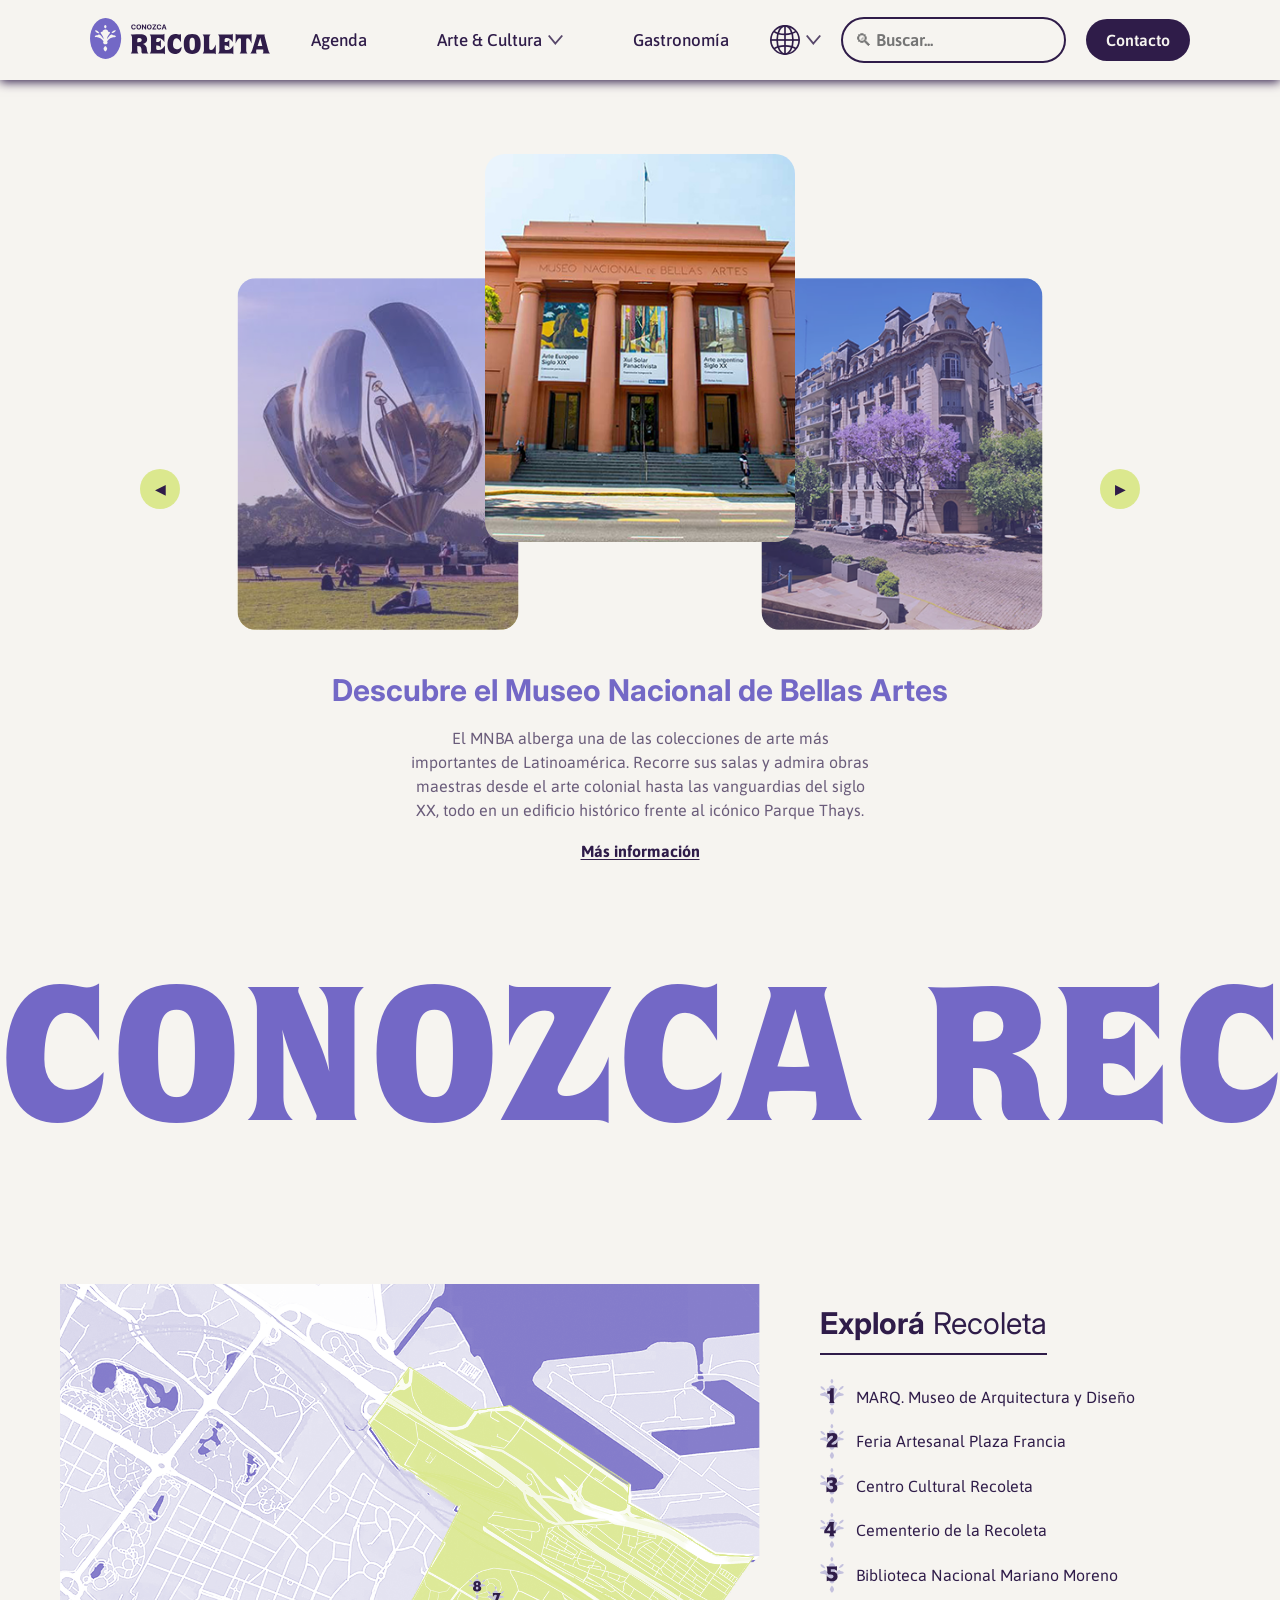
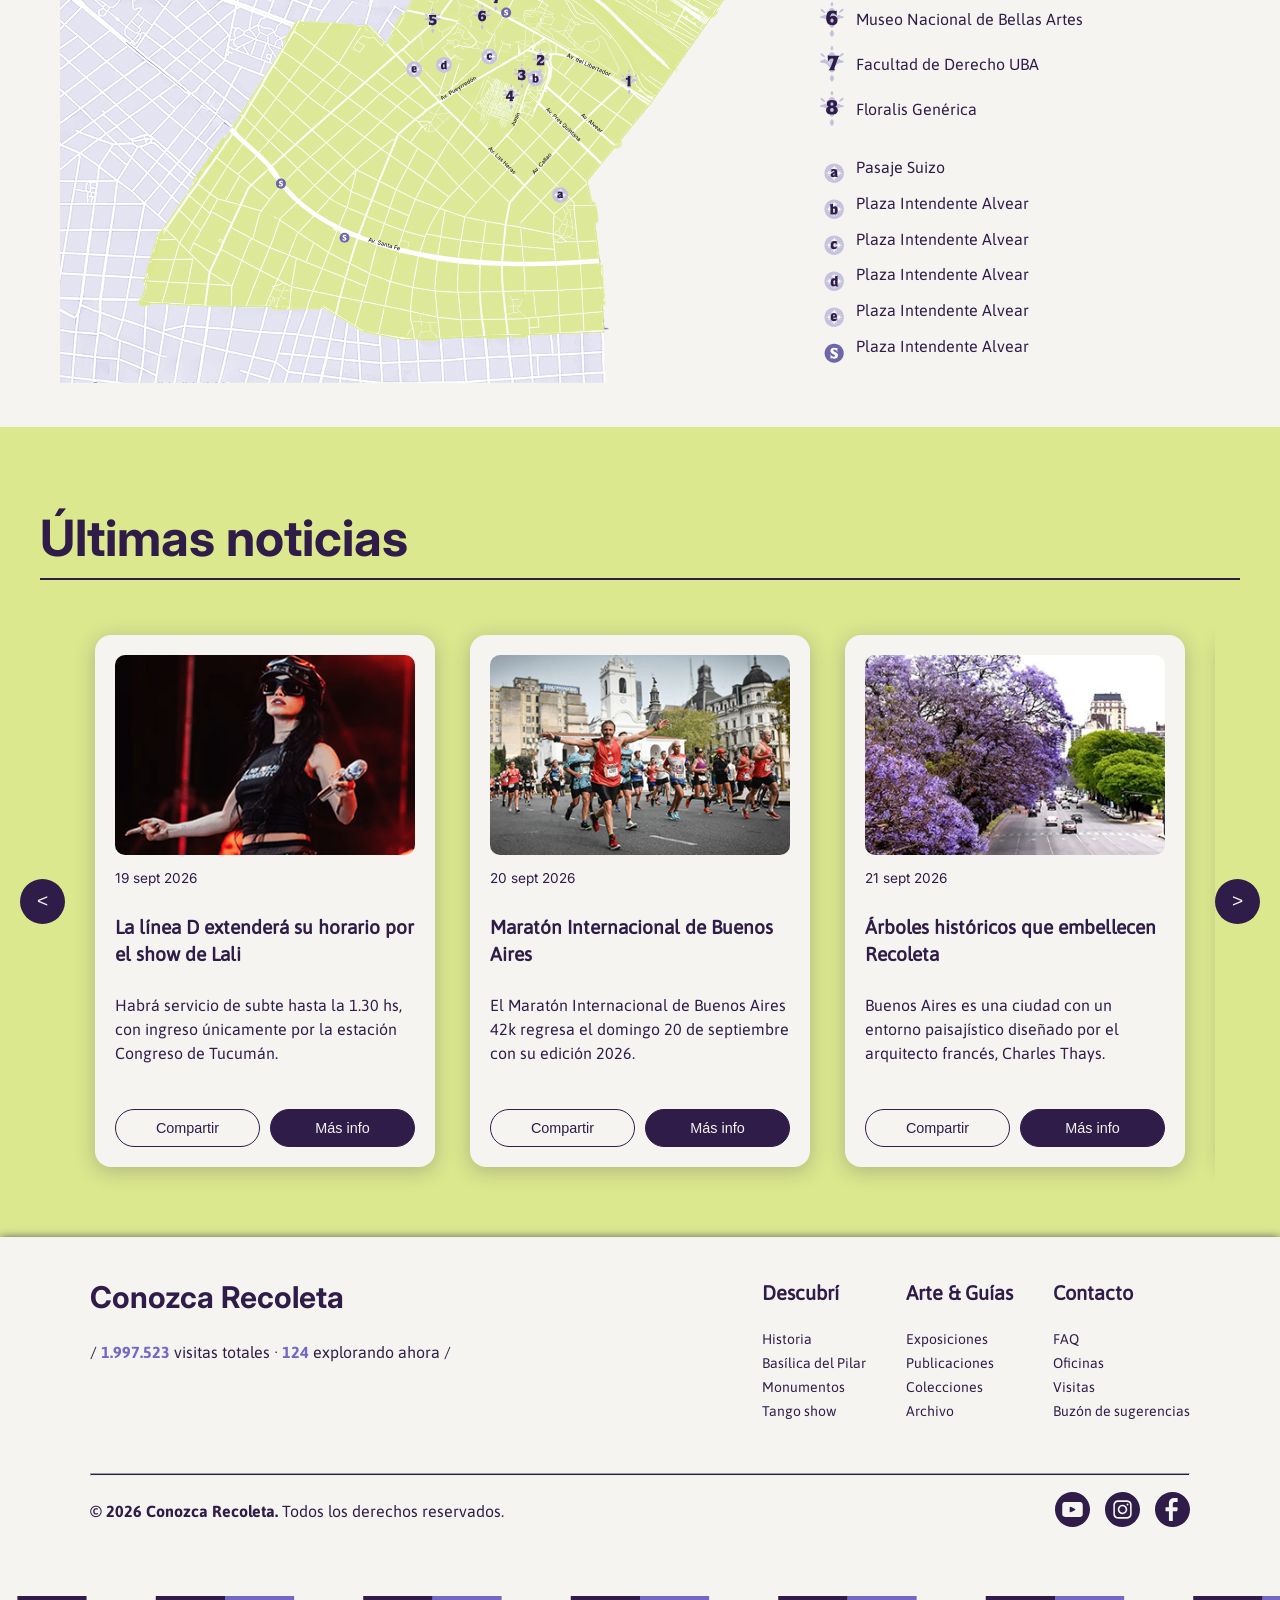
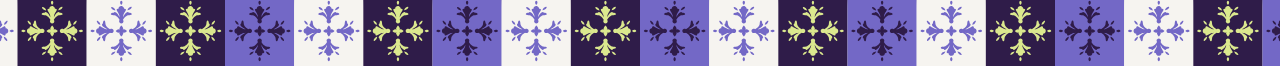
==== commit ef26b8ae: "actualizaciones: 2 secciones restantes del html del index, dropdown idiomas del header, contador de " ====
--- a/index.html
+++ b/index.html
@@ -17,6 +17,7 @@
                 <a href="index.html"><img src="img/vectores/header_logotipo.svg" alt="header-logotipo"
                         width="180px"></a>
             </div>
+
             <div class="header-navegacion">
                 <a href="agenda.html" class="header-items">Agenda</a>
 
@@ -83,12 +84,44 @@
                     </div>
                 </div>
 
-                <a href="gastronomia.html">Gastronomía</a>
-            </div>
-            <div class="header-idiomas">
-                <div>
-                    <img src="img/vectores/icono-idiomas.svg" alt="header-idioma" width="30px">
-                    <img src="img/vectores/icono-flecha.svg" alt="header-flecha" width="15px">
+                <a href="gastronomia.html" class="header-items">Gastronomía</a>
+            </div>
+
+            <div class="header-columna-derecha">
+                <div class="header-dropdown">
+                    <a href="#" class="header-dropdown-boton">
+                        <img src="img/vectores/icono-idiomas.svg" alt="Idiomas" width="30px">
+                        <img src="img/vectores/icono-flecha.svg" alt="" width="15px" class="header-dropdown-flecha">
+                    </a>
+
+                    <div class="dropdown-menu dropdown-idiomas">
+                        <!-- Columna 1 -->
+                        <ul class="dropdown-lista">
+                            <li><a href="#" class="dropdown-link"><img src="img/vectores/icono-argentina.svg" alt=""
+                                        class="dropdown-bandera" width="30px">Español</a></li>
+                            <li><a href="#" class="dropdown-link"><img src="img/vectores/icono-inglaterra.svg" alt=""
+                                        class="dropdown-bandera" width="30px">English</a></li>
+                            <li><a href="#" class="dropdown-link"><img src="img/vectores/icono-brasil.svg" alt=""
+                                        class="dropdown-bandera" width="30px">Português</a></li>
+                            <li><a href="#" class="dropdown-link"><img src="img/vectores/icono-francia.svg" alt=""
+                                        class="dropdown-bandera" width="30px">Français</a></li>
+                            <li><a href="#" class="dropdown-link"><img src="img/vectores/icono-alemania.svg" alt=""
+                                        class="dropdown-bandera" width="30px">Deutsch</a></li>
+                        </ul>
+                        <!-- Columna 2 -->
+                        <ul class="dropdown-lista">
+                            <li><a href="#" class="dropdown-link"><img src="img/vectores/icono-italia.svg" alt=""
+                                        class="dropdown-bandera" width="30px">Italiano</a></li>
+                            <li><a href="#" class="dropdown-link"><img src="img/vectores/icono-japon.svg" alt=""
+                                        class="dropdown-bandera" width="30px">日本語</a></li>
+                            <li><a href="#" class="dropdown-link"><img src="img/vectores/icono-china.svg" alt=""
+                                        class="dropdown-bandera" width="30px">中文</a></li>
+                            <li><a href="#" class="dropdown-link"><img src="img/vectores/icono-corea.svg" alt=""
+                                        class="dropdown-bandera" width="30px">한국어</a></li>
+                            <li><a href="#" class="dropdown-link"><img src="img/vectores/icono-rusia.svg" alt=""
+                                        class="dropdown-bandera" width="30px">Русский</a></li>
+                        </ul>
+                    </div>
                 </div>
                 <input type="text" class="input-buscar" placeholder="🔍︎​ Buscar...">
                 <a href="#" class="header-contacto">Contacto</a>
@@ -97,6 +130,69 @@
     </header>
 
     <main>
+
+        <!-- ATRACTIVOS DE RECOLETA -->
+        <section class="carrusel" aria-roledescription="carrusel" aria-label="Atractivos turísticos de Recoleta">
+            <button class="carrusel__flecha carrusel__flecha--izq" type="button" aria-label="Atractivo anterior">
+                <span aria-hidden="true">&#9664;</span>
+            </button>
+            <ul class="carrusel__pista">
+
+                <li class="carrusel__tarjeta" data-indice="0" data-posicion="centro">
+                    <img class="carrusel__imagen" src="img/web/index/atractivos_recoleta/1a-bellas_artes.jpg"
+                        alt="Fachada del Museo Nacional de Bellas Artes">
+                    <video class="carrusel__video" src="img/web/index/atractivos_recoleta/2a-bellas_artes.mp4" muted
+                        loop playsinline preload="metadata" aria-hidden="true"></video>
+                </li>
+
+                <li class="carrusel__tarjeta" data-indice="1" data-posicion="izquierda">
+                    <img class="carrusel__imagen" src="img/web/index/atractivos_recoleta/1c-floralis_generica.jpg"
+                        alt="Escultura Floralis Genérica con gente descansando en el parque">
+                    <video class="carrusel__video" src="img/web/index/atractivos_recoleta/2c-floralis_generica.mp4"
+                        muted loop playsinline preload="metadata" aria-hidden="true"></video>
+                </li>
+
+                <li class="carrusel__tarjeta" data-indice="2" data-posicion="derecha">
+                    <img class="carrusel__imagen" src="img/web/index/atractivos_recoleta/1b-jacaranda.png"
+                        alt="Jacarandá en flor frente a un edificio de estilo francés en Recoleta">
+                    <video class="carrusel__video" src="img/web/index/atractivos_recoleta/2b-jacaranda.mp4" muted loop
+                        playsinline preload="metadata" aria-hidden="true"></video>
+                </li>
+
+            </ul>
+
+            <button class="carrusel__flecha carrusel__flecha--der" type="button" aria-label="Atractivo siguiente">
+                <span aria-hidden="true">&#9654;</span>
+            </button>
+
+            <!-- Textos -->
+            <div class="carrusel__textos" aria-live="polite">
+
+                <article class="carrusel__texto carrusel__texto--activo" data-indice="0">
+                    <h2>Descubre el Museo Nacional de Bellas Artes</h2>
+                    <p>El MNBA alberga una de las colecciones de arte más importantes de Latinoamérica. Recorre sus
+                        salas y admira obras maestras desde el arte colonial hasta las vanguardias del siglo XX, todo en
+                        un edificio histórico frente al icónico Parque Thays.</p>
+                    <a href="#" class="info-atractivos">Más información</a>
+                </article>
+
+                <article class="carrusel__texto" data-indice="1">
+                    <h2>Ingeniería y movimiento bajo el sol</h2>
+                    <p>Una estructura monumental de acero y aluminio que dialoga con su entorno, abriendo y cerrando sus
+                        pétalos como un símbolo contemporáneo de la arquitectura y el espacio público.</p>
+                    <a href="#" class="info-atractivos">Más información</a>
+                </article>
+
+                <article class="carrusel__texto" data-indice="2">
+                    <h2>Bajo el cielo violeta de Buenos Aires</h2>
+                    <p>Cuando llega la primavera, las cúpulas de los jacarandás enmarcan los palacios y diagonales de
+                        Recoleta, transformando el espacio público en un corredor de postal y diseño natural.</p>
+                    <a href="#" class="info-atractivos">Más información</a>
+                </article>
+            </div>
+        </section>
+
+        <!-- ANIMACIÓN CONOZCA RECOLETA -->
         <section class="hero-mascara">
             <div class="tira-fotos">
                 <img src="img/web/index/animacion/01_ccr.jpg" alt="Recoleta 1">
@@ -121,7 +217,76 @@
             </div>
         </section>
 
-
+        <!-- MAPA DE RECOLETA -->
+        <section class="mapa-recoleta-index">
+            <img src="img/vectores/mapa-recoleta.svg" alt="Mapa Recoleta" width="700px">
+            <div>
+                <h2 class="titulo-mapa"><strong>Explorá</strong> Recoleta</h2>
+                <ul class="listado-mapa">
+                    <li>
+                        <img src="img/vectores/icono-numero-1.svg" alt="Icono 1" class="lista-icono">
+                        <span>MARQ. Museo de Arquitectura y Diseño</span>
+                    </li>
+                    <li>
+                        <img src="img/vectores/icono-numero-2.svg" alt="Icono 2" class="lista-icono">
+                        <span>Feria Artesanal Plaza Francia</span>
+                    </li>
+                    <li>
+                        <img src="img/vectores/icono-numero-3.svg" alt="Icono 3" class="lista-icono">
+                        <span>Centro Cultural Recoleta</span>
+                    </li>
+                    <li>
+                        <img src="img/vectores/icono-numero-4.svg" alt="Icono 4" class="lista-icono">
+                        <span>Cementerio de la Recoleta</span>
+                    </li>
+                    <li>
+                        <img src="img/vectores/icono-numero-5.svg" alt="Icono 5" class="lista-icono">
+                        <span>Biblioteca Nacional Mariano Moreno</span>
+                    </li>
+                    <li>
+                        <img src="img/vectores/icono-numero-6.svg" alt="Icono 6" class="lista-icono">
+                        <span>Museo Nacional de Bellas Artes</span>
+                    </li>
+                    <li>
+                        <img src="img/vectores/icono-numero-7.svg" alt="Icono 7" class="lista-icono">
+                        <span>Facultad de Derecho UBA</span>
+                    </li>
+                    <li>
+                        <img src="img/vectores/icono-numero-8.svg" alt="Icono 8" class="lista-icono">
+                        <span>Floralis Genérica</span>
+                    </li>
+                </ul>
+
+                <ul class="places-list secondary">
+                    <li>
+                        <img src="img/vectores/icono-letra-a.svg" alt="Icono a" class="lista-icono">
+                        <span>Pasaje Suizo</span>
+                    </li>
+                    <li>
+                        <img src="img/vectores/icono-letra-b.svg" alt="Icono b" class="lista-icono">
+                        <span>Plaza Intendente Alvear</span>
+                    </li>
+                    <li>
+                        <img src="img/vectores/icono-letra-c.svg" alt="Icono b" class="lista-icono">
+                        <span>Plaza Intendente Alvear</span>
+                    </li>
+                    <li>
+                        <img src="img/vectores/icono-letra-d.svg" alt="Icono b" class="lista-icono">
+                        <span>Plaza Intendente Alvear</span>
+                    </li>
+                    <li>
+                        <img src="img/vectores/icono-letra-e.svg" alt="Icono b" class="lista-icono">
+                        <span>Plaza Intendente Alvear</span>
+                    </li>
+                    <li>
+                        <img src="img/vectores/icono-letra-s.svg" alt="Icono b" class="lista-icono">
+                        <span>Plaza Intendente Alvear</span>
+                    </li>
+                </ul>
+            </div>
+        </section>
+
+        <!-- NOTICIAS DE RECOLETA -->
         <section class="ultimas-noticias">
             <h1>Últimas noticias</h1>
 
@@ -257,7 +422,6 @@
             </div>
         </section>
 
-
     </main>
 
     <footer>
@@ -265,7 +429,8 @@
             <div class="footer-superior">
                 <div class="footer-izquierda">
                     <h2>Conozca Recoleta</h2>
-                    <p>/ 1.997.523 visitas totales · 124 explorando ahora /</p>
+                    <p>/ <span class="destacado-footer">1.997.523</span> visitas totales · <span id="usuarios-activos"
+                            class="destacado-footer">124</span> explorando ahora /</p>
                 </div>
 
                 <div class="footer-derecha">
@@ -311,6 +476,7 @@
         <img class="footer-guarda" src="img/vectores/guarda.svg" alt="guarda">
     </footer>
 
+    <!-- SCRIPT SECCIÓN: NOTICIAS -->
     <script>
         const track = document.getElementById('track-noticias');
         const btnIzquierda = document.getElementById('btn-izq');
@@ -324,4 +490,83 @@
             track.scrollBy({ left: -375, behavior: 'smooth' });
         });
     </script>
+
+    <!-- SCRIPT SECCIÓN: ATRACTIVOS -->
+    <script>
+        document.addEventListener("DOMContentLoaded", function () {
+
+            const carrusel = document.querySelector(".carrusel");
+            if (!carrusel) return;
+
+            const tarjetas = carrusel.querySelectorAll(".carrusel__tarjeta");
+            const textos = carrusel.querySelectorAll(".carrusel__texto");
+            const flechaIzq = carrusel.querySelector(".carrusel__flecha--izq");
+            const flechaDer = carrusel.querySelector(".carrusel__flecha--der");
+
+            const total = tarjetas.length;
+            let actual = 0;
+
+            function actualizarCarrusel() {
+                tarjetas.forEach(function (tarjeta) {
+                    const indice = Number(tarjeta.dataset.indice);
+                    const video = tarjeta.querySelector(".carrusel__video");
+
+                    if (indice === actual) {
+                        tarjeta.dataset.posicion = "centro";
+                    } else if (indice === (actual + 1) % total) {
+                        tarjeta.dataset.posicion = "izquierda";
+                    } else {
+                        tarjeta.dataset.posicion = "derecha";
+                    }
+
+                    if (!video) return;
+
+                    if (indice === actual) {
+                        video.currentTime = 0;
+                        const reproduccion = video.play();
+                        if (reproduccion !== undefined) {
+                            reproduccion.catch(function () { });
+                        }
+                    } else {
+                        video.pause();
+                    }
+                });
+
+                textos.forEach(function (texto) {
+                    const esActivo = Number(texto.dataset.indice) === actual;
+                    texto.classList.toggle("carrusel__texto--activo", esActivo);
+                });
+            }
+
+            flechaDer.addEventListener("click", function () {
+                actual = (actual + 1) % total;
+                actualizarCarrusel();
+            });
+
+            flechaIzq.addEventListener("click", function () {
+                actual = (actual - 1 + total) % total;
+                actualizarCarrusel();
+            });
+
+            actualizarCarrusel();
+        });
+    </script>
+
+    <!-- SCRIPT FOOTER: CONTADOR DE VISITAS (simulado) -->
+    <script>
+        setInterval(() => {
+            const spanActivos = document.getElementById('usuarios-activos');
+            if (!spanActivos) return;
+
+            let actual = parseInt(spanActivos.innerText);
+            let variacion = Math.floor(Math.random() * 3) - 1;
+            let nuevoValor = actual + variacion;
+
+            if (nuevoValor < 115) nuevoValor = 115;
+            if (nuevoValor > 135) nuevoValor = 135;
+
+            spanActivos.innerText = nuevoValor;
+        }, 3000);
+    </script>
+
 </body>
--- a/styles-conozca-recoleta.css
+++ b/styles-conozca-recoleta.css
@@ -6,6 +6,8 @@
     --lila-recoleta: #7368C6;
     --verde-recoleta: #DBE88E;
     --crema-recoleta: #F6F4F0;
+    --altura-header: 90px;
+
 }
 
 /* Quorum (Logo y animación CONOZCA RECOLETA) */
@@ -136,10 +138,6 @@
     font-weight: 500;
     font-size: 20px;
 }
-
-/* CHICOS! HASTA ACÁ CAMBIÉ LAS TIPOS, CON LO QUE HABIAMOS DEFINIDO*/
-/* esta parte ya no lo toco por las dudas*/
-
 
 /* Copetes (Inter Medium Italic 18) */
 .copete {
@@ -177,7 +175,9 @@
 
 
 
+/* ========================================== */
 /*HEADER*/
+/* ========================================== */
 
 nav a {
     text-decoration: none;
@@ -201,7 +201,7 @@
     background-color: var(--crema-recoleta);
 }
 
-.header-navegacion a:hover {
+.header-navegacion > a:hover {
     font-family: 'Asap-bold';
     color: var(--lila-recoleta);
     text-decoration: underline;
@@ -215,7 +215,7 @@
     font-size: 17px;
 }
 
-.header-idiomas {
+.header-columna-derecha {
     display: flex;
     align-items: center;
     gap: 20px;
@@ -333,17 +333,10 @@
     display: flex;
     align-items: center;
     gap: 10px;
-    padding: 6px 4px;
+    padding: 3px 4px;
     color: var(--violeta-recoleta);
     text-decoration: none;
     transition: background-color 0.2s ease, color 0.2s ease;
-}
-
-.dropdown-icono {
-    width: 18px;
-    height: 18px;
-    flex-shrink: 0;
-    transition: filter 0.2s ease;
 }
 
 .dropdown-link:hover,
@@ -363,8 +356,16 @@
     cursor: default;
 }
 
-
+/*DROPDOWN IDIOMAS*/
+.dropdown-idiomas {
+    width: auto;
+    gap: 10px;
+    padding: 20px 30px;
+}
+
+/* ========================================== */
 /*INDEX*/
+/* ========================================== */
 
 .hero-mascara {
     position: relative;
@@ -444,6 +445,49 @@
     100% {
         transform: translateX(-50%);
     }
+}
+
+/* Sección mapa */
+.mapa-recoleta-index {
+    display: flex;
+    align-items: center;
+    gap: 60px;
+    max-width: 1200px;
+    margin: 0 auto;
+    padding: 40px 20px;
+}
+
+.titulo-mapa {
+    font-weight: normal;
+    padding-bottom: 12px;
+    margin-bottom: 24px;
+    display: inline-block;
+    border-bottom: 2px solid var(--violeta-recoleta);
+}
+
+.listado-mapa,
+.places-list {
+    list-style: none;
+    padding: 0;
+    margin: 0 0 24px 0;
+}
+
+.listado-mapa li,
+.places-list li {
+    display: flex;
+    align-items: center;
+    gap: 12px;
+    margin-bottom: 9px;
+}
+
+.places-list li {
+    margin-bottom: 3px;
+}
+
+.lista-icono {
+    width: 24px;
+    height: auto;
+    flex-shrink: 0;
 }
 
 
@@ -584,20 +628,391 @@
     transform: scale(1.05);
 }
 
+/* Sección atractivos de Recoleta */
+.carrusel {
+    --ancho-tarjeta: 310px;
+    --alto-tarjeta: 388px;
+    --desplazamiento-x: 262px;
+    --desplazamiento-y: 106px;
+    --escala-lateral: 0.906;
+    --distancia-flechas: 480px;
+    --duracion-carrusel: 0.6s;
+    position: relative;
+    width: 100%;
+    padding-top: 150px;
+    background-color: var(--crema-recoleta);
+    border-top: 4px solid var(--verde-recoleta);
+}
+
+.carrusel__pista {
+    position: relative;
+    height: calc(var(--alto-tarjeta) + var(--desplazamiento-y) * 0.85);
+    margin: 0;
+    padding: 0;
+    list-style: none;
+}
+
+.carrusel__tarjeta {
+    position: absolute;
+    top: 0;
+    left: 50%;
+    width: var(--ancho-tarjeta);
+    height: var(--alto-tarjeta);
+
+    border-radius: 20px;
+    overflow: hidden;
+    isolation: isolate;
+
+    transform: translateX(-50%);
+    transition: transform var(--duracion-carrusel) ease-in-out;
+}
+
+.carrusel__tarjeta[data-posicion="centro"] {
+    z-index: 3;
+    transform: translateX(-50%);
+}
+
+.carrusel__tarjeta[data-posicion="izquierda"] {
+    z-index: 1;
+    transform: translateX(-50%) translate(calc(var(--desplazamiento-x) * -1), var(--desplazamiento-y)) scale(var(--escala-lateral));
+}
+
+.carrusel__tarjeta[data-posicion="derecha"] {
+    z-index: 2;
+    transform: translateX(-50%) translate(var(--desplazamiento-x), var(--desplazamiento-y)) scale(var(--escala-lateral));
+}
+
+.carrusel__imagen,
+.carrusel__video {
+    position: absolute;
+    inset: 0;
+    width: 100%;
+    height: 100%;
+    object-fit: cover;
+    display: block;
+}
+
+.carrusel__video {
+    z-index: 1;
+    opacity: 0;
+    transition: opacity var(--duracion-carrusel) ease;
+}
+
+.carrusel__tarjeta[data-posicion="centro"] .carrusel__video {
+    opacity: 1;
+}
+
+.carrusel__tarjeta::after {
+    content: "";
+    position: absolute;
+    inset: 0;
+    z-index: 2;
+    background-color: rgba(115, 104, 198, 0.4);
+    opacity: 1;
+    transition: opacity var(--duracion-carrusel) ease;
+}
+
+.carrusel__tarjeta[data-posicion="centro"]::after {
+    opacity: 0;
+}
+
+.carrusel__flecha {
+    position: absolute;
+    top: calc(87px + 378px);
+    left: 50%;
+    z-index: 10;
+
+    display: flex;
+    width: 40px;
+    height: 40px;
+    padding: 0;
+    align-items: center;
+    justify-content: center;
+
+    background-color: var(--verde-recoleta);
+    color: var(--violeta-recoleta);
+    font-size: 14px;
+
+    border: none;
+    border-radius: 50%;
+    cursor: pointer;
+
+    transition: transform 0.2s ease, background-color 0.2s ease;
+}
+
+.carrusel__flecha--izq {
+    transform: translateX(calc(-50% - var(--distancia-flechas)));
+}
+
+.carrusel__flecha--der {
+    transform: translateX(calc(-50% + var(--distancia-flechas)));
+}
+
+.carrusel__flecha--izq:hover {
+    transform: translateX(calc(-50% - var(--distancia-flechas))) scale(1.05);
+}
+
+.carrusel__flecha--der:hover {
+    transform: translateX(calc(-50% + var(--distancia-flechas))) scale(1.05);
+}
+
+.carrusel__flecha:focus-visible {
+    outline: 2px solid var(--violeta-recoleta);
+    outline-offset: 3px;
+}
+
+.carrusel__textos {
+    display: grid;
+    max-width: 700px;
+    margin: 40px auto 0;
+    text-align: center;
+}
+
+.carrusel__texto {
+    grid-area: 1 / 1;
+    display: flex;
+    flex-direction: column;
+    align-items: center;
+
+    opacity: 0;
+    visibility: hidden;
+    transform: translateY(10px);
+    transition: opacity 0.4s ease, transform 0.4s ease, visibility 0.4s;
+}
+
+.carrusel__texto--activo {
+    opacity: 1;
+    visibility: visible;
+    transform: translateY(0);
+    transition-delay: 0.2s;
+}
+
+.carrusel__texto h2 {
+    margin: 0 0 18px;
+    color: var(--lila-recoleta);
+}
+
+.carrusel__texto p {
+    max-width: 460px;
+    margin: 0 0 20px;
+    color: var(--violeta-recoleta);
+    opacity: 0.7;
+}
+
+.info-atractivos {
+    font-family: 'Asap-bold';
+    color: var(--violeta-recoleta);
+    text-underline-offset: 2px;
+
+}
+
 /*AGENDA*/
-
-
-
-
-
+.agenda-seccion {
+    width: 100%;
+    margin-top: 140px;
+    padding-bottom: 80px;
+    padding-left: 100px;
+    padding-right: 100px;
+    box-sizing: border-box;
+}
+
+.agenda-titulo-principal {
+    font-family: 'Inter', sans-serif;
+    font-weight: 700;
+    font-size: 38px;
+    color: var(--lila-recoleta);
+    border-bottom: 2px solid var(--lila-recoleta);
+    padding-bottom: 10px;
+    max-width: 1050px;
+    margin: 0 auto 40px auto;
+}
+
+.tarjeta-agenda {
+    width: 100%;
+    background-color: transparent;
+    margin-bottom: 50px;
+    transition: background-color 0.2s ease;
+    padding-bottom: 25px;
+}
+
+.tarjeta-agenda:hover {
+    background-color: var(--verde-recoleta);
+}
+
+.agenda-contenido-interno {
+    max-width: 1050px;
+    margin: 0 auto;
+    display: flex;
+    align-items: center;
+    justify-content: flex-start;
+    padding: 25px 0;
+}
+
+.agenda-grupo-fecha {
+    display: flex;
+    align-items: center;
+    gap: 25px;
+}
+
+.agenda-numero {
+    font-family: 'Inter', sans-serif;
+    font-weight: 500;
+    font-size: 240px;
+    color: var(--violeta-recoleta);
+    line-height: 0.75;
+    margin: 0;
+}
+
+.agenda-columna-fecha {
+    display: flex;
+    flex-direction: column;
+    align-items: flex-start;
+    margin-top: 25px;
+}
+
+.agenda-contenedor-img {
+    position: relative;
+    width: 120px;
+    height: 120px;
+}
+
+.agenda-baldosa {
+    display: block;
+    width: 100%;
+    height: 100%;
+    object-fit: contain;
+}
+
+.agenda-foto {
+    display: none;
+    width: 100%;
+    height: 100%;
+    object-fit: cover;
+}
+
+.tarjeta-agenda:hover .agenda-baldosa {
+    display: none;
+}
+
+.tarjeta-agenda:hover .agenda-foto {
+    display: block;
+}
+
+.agenda-texto-mes-anio {
+    font-family: 'Inter', sans-serif;
+    color: var(--violeta-recoleta);
+    margin-top: 8px;
+    white-space: nowrap;
+}
+
+.agenda-mes {
+    font-family: 'Inter', sans-serif;
+    font-weight: 500;
+    font-size: 38px;
+}
+
+.agenda-barra {
+    font-family: 'Inter', sans-serif;
+    font-weight: 300;
+    font-size: 30px;
+    margin: 0 2px;
+}
+
+.agenda-anio {
+    font-family: 'Inter', sans-serif;
+    font-weight: 300;
+    font-size: 30px;
+}
+
+.agenda-info-evento {
+    display: flex;
+    flex-direction: column;
+    justify-content: flex-start;
+    align-self: flex-start;
+    margin-top: 20px;
+    margin-left: 90px;
+    max-width: 450px;
+}
+
+.agenda-subtitulo {
+    font-family: 'Asap-medium', 'Asap', sans-serif;
+    font-weight: 550;
+    font-size: 16px;
+    opacity: 0.7;
+    color: var(--violeta-recoleta);
+    margin: 0;
+}
+
+.agenda-nombre {
+    font-family: 'Asap-medium', 'Asap', sans-serif;
+    font-weight: 550;
+    font-size: 30px;
+    color: var(--violeta-recoleta);
+    margin: 4px 0 0 0;
+}
+
+.agenda-descripcion {
+    display: none;
+    font-family: 'Asap-medium', 'Asap', sans-serif;
+    font-weight: 500;
+    font-size: 14px;
+    color: var(--violeta-recoleta);
+    line-height: 1.4;
+    margin: 55px 0 0 0;
+    max-width: 320px;
+}
+
+.tarjeta-agenda:hover .agenda-descripcion {
+    display: block;
+}
+
+.agenda-franja-violeta {
+    width: 100%;
+    background-color: var(--lila-recoleta);
+    margin-top: 10px;
+}
+
+.agenda-franja-interno {
+    max-width: 1050px;
+    margin: 0 auto;
+    display: flex;
+    justify-content: space-between;
+    align-items: center;
+    padding: 12px 40px;
+    box-sizing: border-box;
+}
+
+.agenda-direccion {
+    font-family: 'Asap-bold', 'Asap', sans-serif;
+    font-weight: 700;
+    font-size: 14px;
+    color: var(--crema-recoleta);
+    margin: 0;
+}
+
+.agenda-categoria {
+    font-family: 'Asap-medium', 'Asap', sans-serif;
+    font-weight: 500;
+    font-size: 14px;
+    color: var(--crema-recoleta);
+    margin-right: 100px;
+}
+
+
+/* ========================================== */
 /*GASTRONOMIA*/
-
+/* ========================================== */
+
+
+/* GASTRONOMÍA - CONTENEDOR PRINCIPAL         */
 .gastronomia {
     display: flex;
     width: 100%;
     max-width: 1920px;
     margin: 0 auto;
-    padding: 110px 270px 180px;
+
+    padding: calc(var(--altura-header) + 110px) 270px 180px;
+
     flex-direction: column;
     align-items: flex-start;
     gap: 105px;
@@ -634,7 +1049,7 @@
     display: grid;
     width: 100%;
     grid-template-columns: repeat(3, minmax(0, 1fr));
-    column-gap: 75px;
+    column-gap: 79px;
 }
 
 /* TARJETAS */
@@ -642,7 +1057,10 @@
 .gastronomia .tarjeta {
     display: flex;
     min-width: 0;
+    min-height: 500px;
+
     flex-direction: column;
+    justify-content: flex-end;
 }
 
 /* INFORMACIÓN DEL RESTAURANTE */
@@ -774,27 +1192,34 @@
 /* FOTOGRAFÍAS - GASTRONOMÍA                  */
 /* ========================================== */
 
+/* CONTENEDOR DE LA FOTOGRAFÍA */
+
 .gastronomia .contenedor-foto {
     position: relative;
-    width: 100%;
-    aspect-ratio: 394.942 / 319.995;
+    width: 395px;
+    max-width: 100%;
+    aspect-ratio: 395 / 320;
 
     border-radius: 19.231px;
     overflow: hidden;
 
     box-shadow: 7.525px 12.542px 9.197px 2.508px rgba(0, 0, 0, 0.25);
-}
-
-/* FOTOGRAFÍA */
+
+    isolation: isolate;
+}
+
+/* FOTOGRAFÍA ORIGINAL */
 
 .gastronomia .foto-local {
     display: block;
     width: 100%;
     height: 100%;
     object-fit: cover;
-}
-
-/* FILTRO VIOLETA */
+    border-radius: 0;
+    box-shadow: none;
+}
+
+/* CAPA VIOLETA SEMITRANSPARENTE */
 
 .gastronomia .contenedor-foto::after {
     content: "";
@@ -803,56 +1228,80 @@
 
     background-color: rgba(115, 104, 198, 0.4);
 
+    opacity: 0;
+    z-index: 1;
     pointer-events: none;
-}
-
+
+    transition: opacity 0.3s ease;
+}
+
+/* ACTIVAR FILTRO AL PASAR EL CURSOR */
+
+.gastronomia .contenedor-foto:hover::after {
+    opacity: 1;
+}
 
 /* ========================================== */
-/* MONOGRAMA SOBRE LAS FOTOGRAFÍAS            */
+/* MONOGRAMA RECOLETA                         */
 /* ========================================== */
 
-.gastronomia .contenedor-foto {
-    position: relative;
-    width: 100%;
-    aspect-ratio: 394.942 / 319.995;
-    border-radius: 19.231px;
-    overflow: hidden;
-
-    box-shadow: 7.525px 12.542px 9.197px 2.508px rgba(0, 0, 0, 0.25);
-}
-
-.gastronomia .contenedor-foto .foto-local {
+.gastronomia .monograma {
+    position: absolute;
+
+    right: 19.9px;
+    bottom: 12.8px;
+
+    width: 35.68px;
+    height: 50.17px;
+
+    z-index: 2;
+    pointer-events: none;
+}
+
+.gastronomia .monograma svg {
     display: block;
     width: 100%;
     height: 100%;
-    object-fit: cover;
-    border-radius: 0;
-    box-shadow: none;
-}
-
-.gastronomia .contenedor-foto::after {
-    content: "";
+}
+
+/* ========================================== */
+/* TEXTO INFORMATIVO DEL HOVER                */
+/* ========================================== */
+
+.gastronomia .texto-hover {
     position: absolute;
     inset: 0;
-    background: rgba(115, 104, 198, 0.4);
+
+    display: flex;
+    justify-content: center;
+    align-items: center;
+
+    padding: 20px;
+
+    font-family: 'Asap-bold', sans-serif;
+    font-size: 24px;
+    font-weight: 700;
+    line-height: 29px;
+    text-align: center;
+    color: #FFFFFF;
+
+    opacity: 0;
+    visibility: hidden;
+
+    z-index: 3;
     pointer-events: none;
-}
-
-.gastronomia .monograma {
-    position: absolute;
-    right: 19.9px;
-    bottom: 12.8px;
-    width: 35.68px;
-    height: 50.17px;
-    z-index: 2;
-    pointer-events: none;
-}
-
-.gastronomia .monograma svg {
-    display: block;
-    width: 100%;
-    height: 100%;
-}
+
+    transition: opacity 0.3s ease,
+        visibility 0.3s ease;
+}
+
+/* MOSTRAR TEXTO AL PASAR EL CURSOR */
+
+.gastronomia .contenedor-foto:hover .texto-hover {
+    opacity: 1;
+    visibility: visible;
+}
+
 
 
 
@@ -972,7 +1421,6 @@
 .cementerio-puntos {
     flex: 1.2;
 }
-
 
 .cementerio-lista-columnas {
     display: grid;
@@ -1200,9 +1648,7 @@
 
 
 
-
-
-/*CENTRO CULRTURAL*/
+/*CENTRO CULTURAL*/
 
 .ccr-hero {
     margin-top: 80px;
@@ -1212,7 +1658,7 @@
 .ccr-hero nav {
     font-family: 'Asap', sans-serif;
     font-size: 15px;
-    margin-bottom: 30px;
+    margin-bottom: 50px;
 }
 
 .ccr-hero nav a {
@@ -1235,36 +1681,43 @@
 
 .ccr-presentacion {
     display: flex;
-    justify-content: space-between;
-    align-items: flex-start;
-    gap: 60px;
+    justify-content: center;
+    align-items: center;
+    gap: 80px;
     padding: 0px 100px;
-}
-
+    margin-bottom: 80px;
+}
+
+.ccr-presentacion-text {
+    max-width: 650px;
+}
 
 .ccr-presentacion-text h1 {
     font-family: 'Inter', sans-serif;
     font-weight: normal;
+    line-height: 1.05;
     margin: 0 0 10px 0;
     padding-bottom: 15px;
     border-bottom: 2px solid var(--violeta-recoleta);
-
+    width: 500px;
 }
 
 .ccr-presentacion-text h4 {
+    font-size: 16px;
     font-weight: 400 !important;
     color: var(--violeta-recoleta);
     margin-top: 0;
     margin-bottom: 30px;
     padding-bottom: 12px;
-
 }
 
 .ccr-presentacion-text p {
     font-family: 'Asap', sans-serif;
     font-weight: 500;
     font-size: 20px;
+    line-height: 1.3;
     margin: 0;
+    max-width: 500px;
 }
 
 .ccr-presentacion img {
@@ -1275,7 +1728,217 @@
     box-shadow: 7.525px 12.542px 9.197px 2.508px rgba(0, 0, 0, 0.25);
 }
 
-
+.ccr-saber-que {
+    position: relative;
+    width: 100%;
+    background-color: var(--lila-recoleta);
+    padding: 7rem;
+    box-sizing: border-box;
+    height: 140px;
+    overflow: hidden;
+}
+
+.ccr-saber-text,
+.ccr-saber-mas-info {
+    position: absolute;
+    left: 80px;
+    right: 80px;
+    top: 50%;
+    transform: translateY(-50%);
+    transition: opacity 0.4s ease-in-out, visibility 0.4s ease-in-out;
+    max-width: 1050px;
+    margin: 0 auto;
+    display: flex;
+    justify-content: flex-start;
+    align-items: center;
+    gap: 80px;
+}
+
+.ccr-saber-text {
+    opacity: 1;
+    visibility: visible;
+}
+
+.ccr-copete {
+    font-family: 'Inter', sans-serif;
+    font-weight: 500;
+    font-style: normal;
+    font-size: 18px;
+    color: var(--crema-recoleta);
+    margin: 0;
+    white-space: nowrap;
+    min-width: 280px; 
+}
+
+.ccr-bloque-texto {
+    font-family: 'Asap', sans-serif;
+    font-weight: 400;
+    font-size: 16px;
+    line-height: 1.4;
+    color: var(--crema-recoleta);
+    margin: 0;
+    max-width: 750px;
+}
+
+.ccr-saber-mas-info {
+    opacity: 0;
+    visibility: hidden;
+    align-items: flex-start;
+    gap: 150px;
+}
+
+.ccr-horario {
+    min-width: 280px; 
+}
+
+.ccr-horario,
+.ccr-ingreso {
+    display: flex;
+    flex-direction: column;
+    gap: 6px;
+    flex: 0 1 auto;
+    align-items: flex-start;
+}
+
+.ccr-saber-mas-info h4 {
+    font-family: 'Asap', sans-serif;
+    font-weight: 700;
+    font-size: 20px;
+    color: var(--crema-recoleta);
+    margin: 0;
+}
+
+.ccr-saber-mas-info p {
+    font-family: 'Asap', sans-serif;
+    font-weight: 400;
+    font-size: 15px;
+    line-height: 1.4;
+    color: var(--crema-recoleta);
+    margin: 0;
+}
+
+.ccr-saber-mas-info strong {
+    color: var(--verde-recoleta);
+}
+
+.ccr-saber-que:hover .ccr-saber-text {
+    opacity: 0;
+    visibility: hidden;
+}
+
+.ccr-saber-que:hover .ccr-saber-mas-info {
+    opacity: 1;
+    visibility: visible;
+}
+
+.ccr-saber-que:hover {
+    background-color: var(--violeta-recoleta);
+}
+
+.ccr-video {
+    width: 100%;
+    height: 550px;
+    overflow: hidden;
+}
+
+.ccr-video video {
+    width: 100%;
+    height: 100%;
+    object-fit: cover;
+    display: block;
+}
+
+.ccr-galeria {
+    padding: 100px 160px;
+    background-color: var(--crema-recoleta);
+    width: 100%;
+    box-sizing: border-box;
+    display: flex;
+    align-items: center;
+    justify-content: flex-start;
+    gap: 110px;
+}
+
+.ccr-galeria-text {
+    display: flex;
+    flex-direction: column;
+    align-items: flex-start;
+    max-width: 580px;
+    position: relative;
+    top: -20px;
+}
+
+.ccr-galeria-text p {
+    font-family: 'Asap', sans-serif;
+    font-size: 20px;
+    line-height: 1.6;
+    color: var(--violeta-recoleta);
+    margin: 0 0 25px 0;
+}
+
+.enlace-mas-info {
+    font-family: 'Asap-semibold', sans-serif;
+    color: var(--violeta-recoleta);
+    text-decoration: underline;
+    font-size: 15px;
+    width: fit-content;
+    transition: opacity 0.2s ease;
+    margin-top: 30px;
+}
+
+.enlace-mas-info:hover {
+    opacity: 0.7;
+}
+
+.ccr-galeria-carrucel {
+    display: flex;
+    align-items: center;
+    gap: 20px;
+    position: relative;
+    flex-shrink: 0;
+}
+
+.ccr-galeria-track {
+    width: 640px;
+    height: 360px;
+    border-radius: 28px;
+    overflow: hidden;
+    position: relative;
+    box-shadow: 7.525px 12.542px 9.197px 2.508px rgba(0, 0, 0, 0.25);
+}
+
+.ccr-galeria-imagen {
+    position: absolute;
+    top: 0;
+    left: 0;
+    width: 100%;
+    height: 100%;
+    display: none;
+}
+
+.ccr-galeria-imagen:first-child {
+    display: block;
+}
+
+.ccr-galeria-imagen img {
+    width: 100%;
+    height: 100%;
+    object-fit: cover;
+    display: block;
+}
+
+.ccr-galeria-flecha {
+    border: none;
+    background: none;
+    font-size: 30px;
+    color: var(--violeta-recoleta);
+    cursor: pointer;
+    transition: opacity 0.2s ease;
+}
+
+.ccr-galeria-flecha:hover {
+    opacity: 0.6;
+}
 
 
 
@@ -1319,6 +1982,12 @@
     background-color: var(--violeta-recoleta);
 }
 
+.destacado-footer {
+    font-family: 'Asap-bold', sans-serif;
+    color: var(--lila-recoleta);
+}
+
+
 .footer-inferior {
     display: flex;
     justify-content: space-between;
@@ -1341,11 +2010,6 @@
     object-fit: cover;
     display: block;
 }
-
-
-
-
-
 
 
 /*////////////////MOBILE RESPONSIVE//////////////////////*/
@@ -1449,10 +2113,6 @@
         min-height: 95px;
     }
 }
-
-
-
-
 
 
 
@@ -1617,13 +2277,133 @@
 
 /*CENTRO CULRTURAL*/
 
-
-
-
-
-
-
-
+@media (max-width: 768px) {
+
+    .ccr-hero {
+        width: 100%;
+        padding: 80px 28px 50px;
+        margin-top: 60px;
+        box-sizing: border-box;
+    }
+
+    .ccr-hero nav {
+        font-size: 13px;
+        margin-bottom: 35px;
+    }
+
+    .ccr-presentacion {
+        flex-direction: column;
+        align-items: flex-start;
+        gap: 30px;
+        width: 100%;
+        padding: 0;
+        margin-bottom: 40px;
+    }
+
+    .ccr-presentacion-text {
+        width: 100%;
+        max-width: 100%;
+    }
+
+    .ccr-presentacion-text h1 {
+        font-size: 34px;
+        width: 100%;
+    }
+
+    .ccr-presentacion-text h4 {
+        font-size: 15px;
+        margin-bottom: 20px;
+    }
+
+    .ccr-presentacion-text p {
+        font-size: 17px;
+        line-height: 1.5;
+        max-width: 100%;
+    }
+
+    .ccr-presentacion img {
+        width: 100%;
+        max-width: 100%;
+        height: auto;
+        border-radius: 20px;
+    }
+
+    .ccr-saber-que {
+        width: 100%;
+        height: auto;
+        min-height: 180px;
+        padding: 40px 28px;
+        box-sizing: border-box;
+        overflow: hidden;
+    }
+
+    .ccr-saber-text {
+        position: relative;
+        left: unset;
+        right: unset;
+        top: unset;
+        transform: none;
+        width: 100%;
+        flex-direction: column;
+        align-items: flex-start;
+        gap: 18px;
+        opacity: 1;
+        visibility: visible;
+    }
+
+    .ccr-copete {
+        font-size: 17px;
+        white-space: normal;
+    }
+
+    .ccr-bloque-texto {
+        font-size: 15px;
+        max-width: 100%;
+    }
+
+    .ccr-saber-mas-info {
+        display: none;
+    }
+
+    .ccr-video {
+        width: 100%;
+        height: 260px;
+    }
+
+    .ccr-video video {
+        width: 100%;
+        height: 100%;
+        object-fit: cover;
+    }
+
+    .ccr-galeria {
+        flex-direction: column;
+        align-items: flex-start;
+        width: 100%;
+        padding: 60px 28px;
+        gap: 35px;
+    }
+
+    .ccr-galeria-text {
+        width: 100%;
+        max-width: 100%;
+        top: 0;
+    }
+
+    .ccr-galeria-text p {
+        font-size: 17px;
+        line-height: 1.5;
+    }
+
+    .ccr-galeria-carrucel {
+        width: 100%;
+    }
+
+    .ccr-galeria-flecha {
+        display: none;
+    }
+
+}
 
 
 /*FOOTER*/
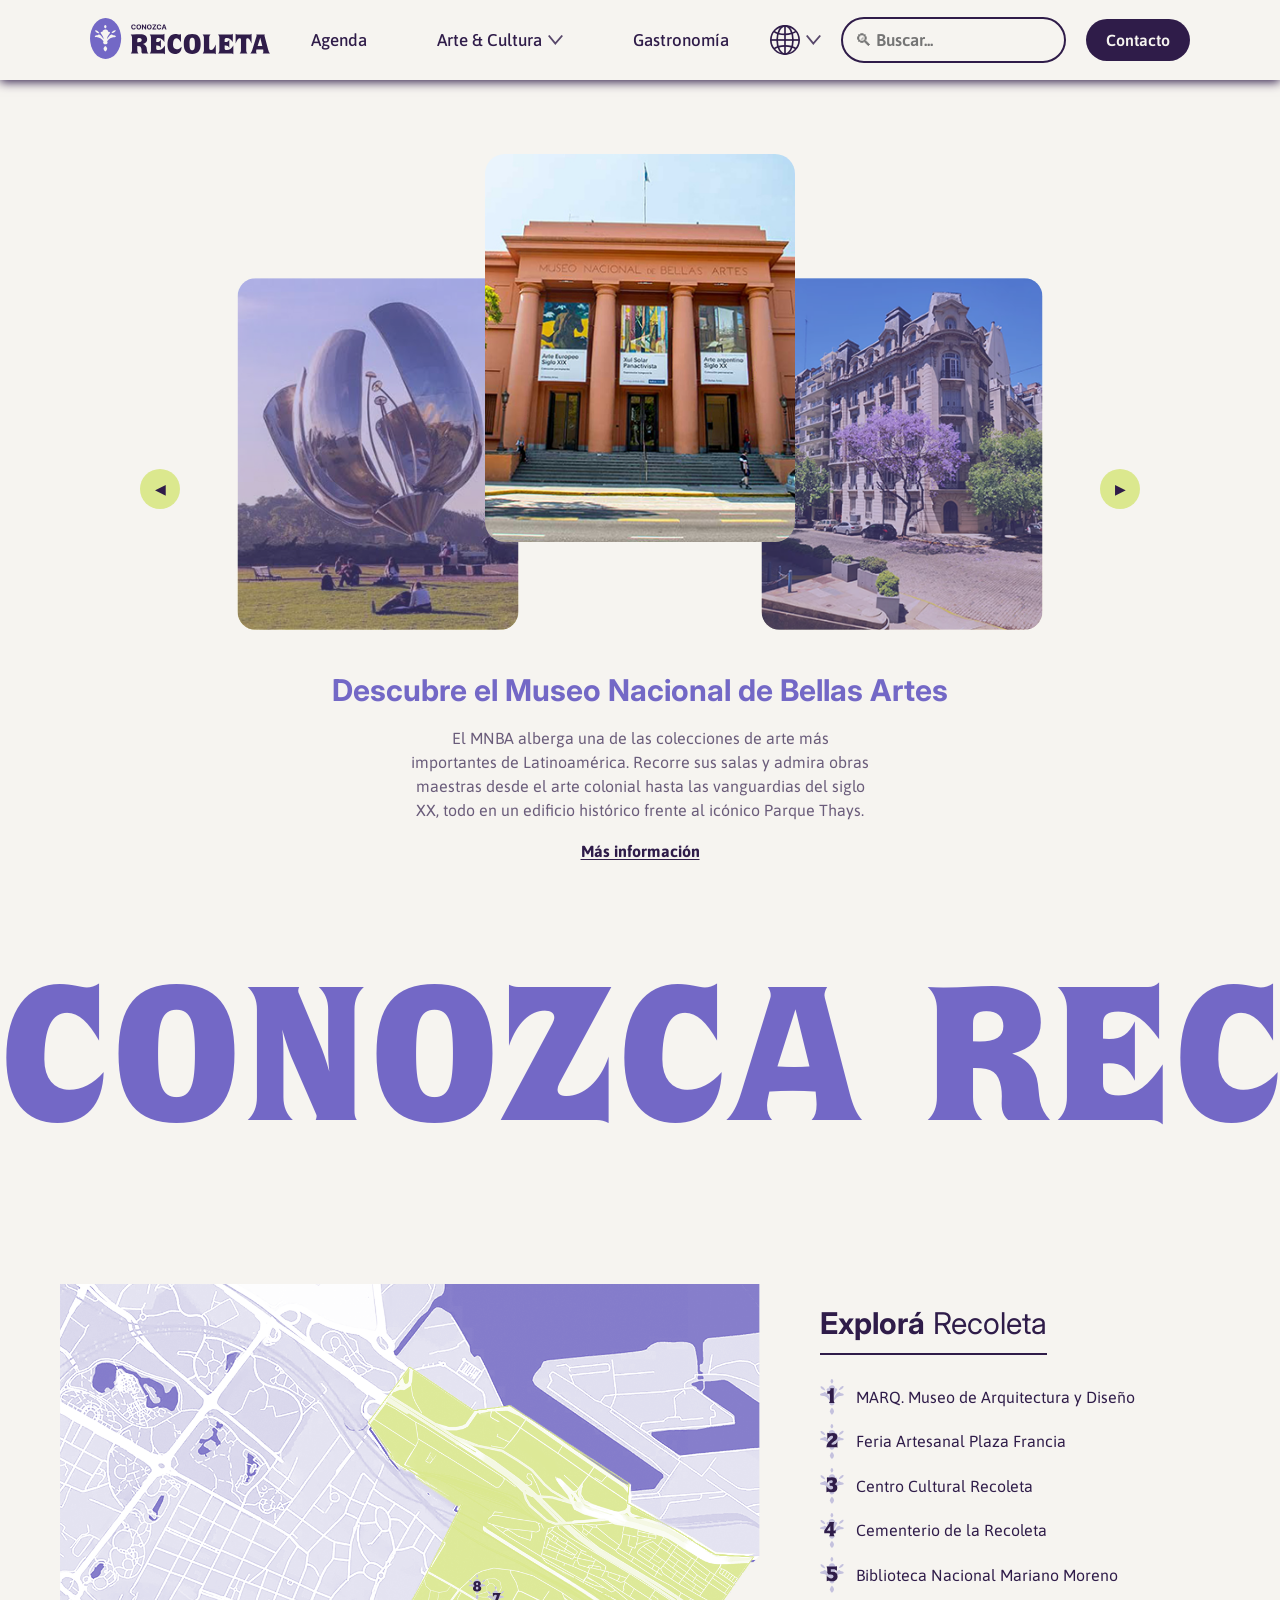
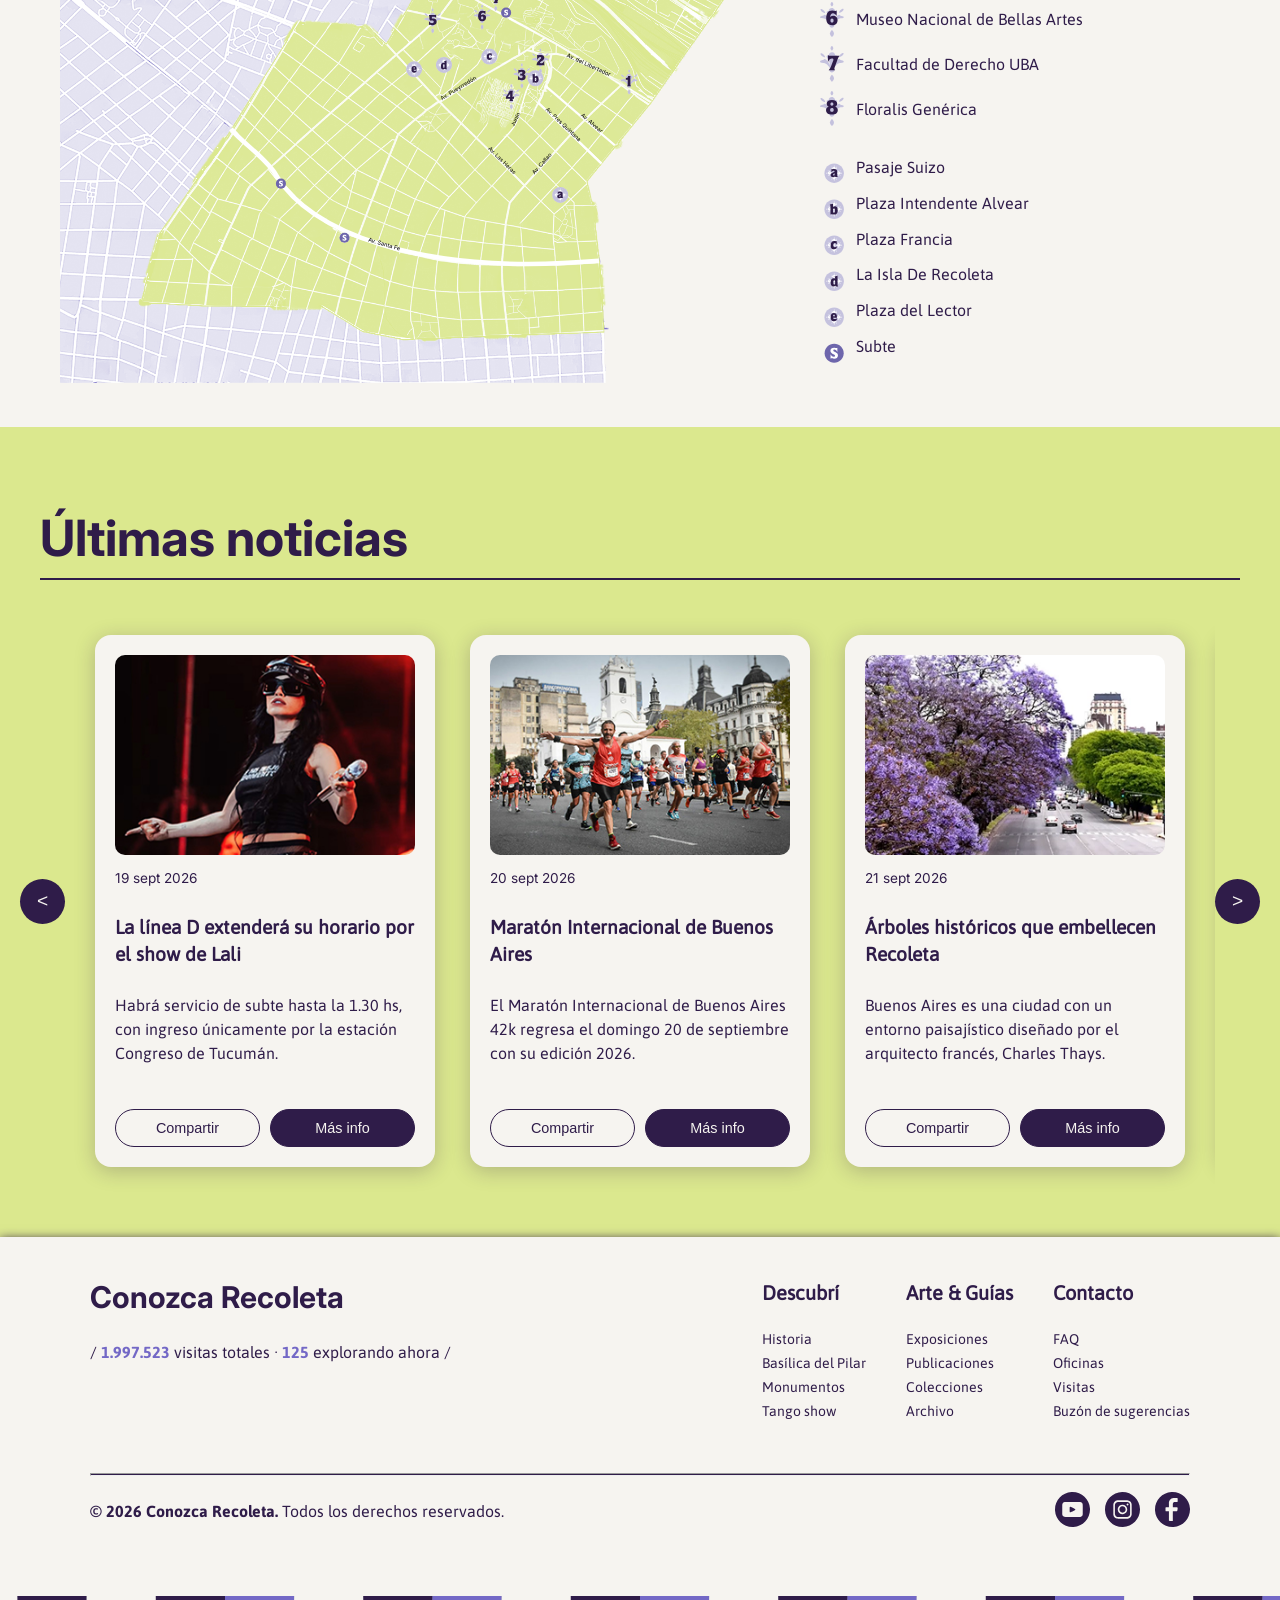
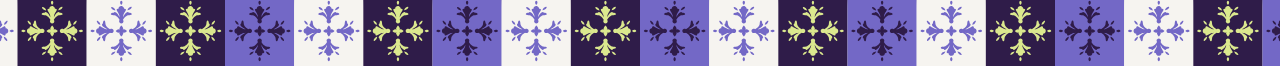
==== commit fd5c6d93: "elimino carpeta mobile de img y arreglos info del mapita del index" ====
--- a/index.html
+++ b/index.html
@@ -124,7 +124,39 @@
                     </div>
                 </div>
                 <input type="text" class="input-buscar" placeholder="🔍︎​ Buscar...">
-                <a href="#" class="header-contacto">Contacto</a>
+
+                <div class="contacto-dropdown-wrap">
+                    <details class="contacto-details">
+                        <summary class="header-contacto">Contacto</summary>
+                        <div class="contacto-modal">
+                            <input type="checkbox" id="estado-enviado" class="toggle-enviado">
+                            <form class="form-vivi-recoleta" action="#enviado">
+                                <h3>Viví Recoleta</h3>
+                                <p class="contacto-subtitulo">Escribinos para recibir información sobre novedades y
+                                    recorridos.</p>
+
+                                <label for="contacto-nombre">Nombre</label>
+                                <input type="text" id="contacto-nombre" placeholder="Ingres." required>
+
+                                <label for="contacto-email">Email</label>
+                                <input type="email" id="contacto-email" placeholder="Ingres." required>
+
+                                <label class="contacto-check">
+                                    <input type="checkbox" required>
+                                    <span>Acepto recibir información sobre novedades y recorridos</span>
+                                </label>
+
+                                <label for="estado-enviado" class="btn-enviar-contacto">Enviar</label>
+                            </form>
+
+                            <div class="contacto-exito">
+                                <p><strong>¡Suscripción confirmada!</strong><br>Gracias por sumarte a Viví Recoleta.</p>
+                                <label for="estado-enviado" class="btn-volver-contacto">Volver</label>
+                            </div>
+                        </div>
+                    </details>
+                </div>
+
             </div>
         </nav>
     </header>
@@ -268,19 +300,19 @@
                     </li>
                     <li>
                         <img src="img/vectores/icono-letra-c.svg" alt="Icono b" class="lista-icono">
-                        <span>Plaza Intendente Alvear</span>
+                        <span>Plaza Francia</span>
                     </li>
                     <li>
                         <img src="img/vectores/icono-letra-d.svg" alt="Icono b" class="lista-icono">
-                        <span>Plaza Intendente Alvear</span>
+                        <span>La Isla De Recoleta</span>
                     </li>
                     <li>
                         <img src="img/vectores/icono-letra-e.svg" alt="Icono b" class="lista-icono">
-                        <span>Plaza Intendente Alvear</span>
+                        <span>Plaza del Lector</span>
                     </li>
                     <li>
                         <img src="img/vectores/icono-letra-s.svg" alt="Icono b" class="lista-icono">
-                        <span>Plaza Intendente Alvear</span>
+                        <span>Subte</span>
                     </li>
                 </ul>
             </div>
--- a/styles-conozca-recoleta.css
+++ b/styles-conozca-recoleta.css
@@ -364,6 +364,178 @@
 }
 
 /* ========================================== */
+
+/*DROPDOWN CPNTACTO*/
+
+.contacto-details {
+    position: relative;
+    display: inline-block;
+}
+
+.contacto-details summary {
+    list-style: none;
+    cursor: pointer;
+}
+
+.contacto-details summary::-webkit-details-marker {
+    display: none;
+}
+
+.contacto-modal {
+    position: absolute;
+    top: calc(100% + 22px);
+    right: 0;
+    width: 310px;
+    background-color: #f4f2f0;
+    padding: 28px 25px;
+    box-shadow: 0 10px 25px rgba(0, 0, 0, 0.18);
+    z-index: 1000;
+    text-align: left;
+    box-sizing: border-box;
+}
+
+.toggle-enviado {
+    display: none;
+}
+
+.contacto-modal h3 {
+    font-family: 'Inter', sans-serif;
+    font-weight: 700;
+    font-size: 20px;
+    color: var(--lila-recoleta);
+    margin: 0 0 8px 0;
+}
+
+.contacto-subtitulo {
+    font-family: 'Asap', sans-serif;
+    font-size: 13px;
+    line-height: 1.4;
+    color: #4a4a4a;
+    margin: 0 0 20px 0;
+}
+
+.form-vivi-recoleta label {
+    display: block;
+    font-family: 'Asap', sans-serif;
+    font-weight: 700;
+    font-size: 13px;
+    color: #333333;
+    margin-bottom: 5px;
+}
+
+.form-vivi-recoleta input[type="text"],
+.form-vivi-recoleta input[type="email"] {
+    width: 100%;
+    padding: 10px 12px;
+    margin-bottom: 16px;
+    border: 1px solid #333333;
+    background-color: transparent;
+    font-family: 'Asap', sans-serif;
+    font-size: 14px;
+    color: #333333;
+    box-sizing: border-box;
+    outline: none;
+}
+
+.form-vivi-recoleta input[type="text"]:focus,
+.form-vivi-recoleta input[type="email"]:focus {
+    border-color: var(--lila-recoleta);
+    border-width: 1.5px;
+}
+
+.form-vivi-recoleta .contacto-check {
+    display: flex;
+    align-items: flex-start;
+    gap: 10px;
+    font-weight: 400;
+    font-style: italic;
+    font-size: 12px;
+    line-height: 1.3;
+    color: #4a4a4a;
+    cursor: pointer;
+    margin-bottom: 18px;
+}
+
+.form-vivi-recoleta input[type="checkbox"] {
+    appearance: none;
+    -webkit-appearance: none;
+    width: 24px;
+    height: 24px;
+    background-color: var(--lila-recoleta);
+    cursor: pointer;
+    flex-shrink: 0;
+    margin: 0;
+    position: relative;
+}
+
+.form-vivi-recoleta input[type="checkbox"]:checked::after {
+    content: "✓";
+    color: var(--crema-recoleta);
+    font-size: 16px;
+    font-weight: bold;
+    position: absolute;
+    top: 50%;
+    left: 50%;
+    transform: translate(-50%, -50%);
+}
+
+.form-vivi-recoleta .btn-enviar-contacto {
+    display: block;
+    width: 100%;
+    padding: 10px;
+    background-color: #b8b2c4;
+    color: var(--crema-recoleta);
+    border-radius: 20px;
+    text-align: center;
+    font-family: 'Asap', sans-serif;
+    font-weight: 600;
+    font-size: 14px;
+    pointer-events: none;
+    transition: background-color 0.2s ease;
+    box-sizing: border-box;
+    margin: 0;
+}
+
+.form-vivi-recoleta:valid .btn-enviar-contacto {
+    background-color: var(--lila-recoleta);
+    pointer-events: auto;
+    cursor: pointer;
+}
+
+.form-vivi-recoleta:valid .btn-enviar-contacto:hover {
+    background-color: var(--violeta-recoleta);
+}
+
+.contacto-exito {
+    display: none;
+    font-family: 'Asap', sans-serif;
+    font-size: 14px;
+    line-height: 1.5;
+    color: var(--violeta-recoleta);
+    background-color: var(--crema-recoleta);
+    padding: 16px;
+    border-left: 4px solid var(--lila-recoleta);
+}
+
+.btn-volver-contacto {
+    display: inline-block;
+    margin-top: 10px;
+    font-size: 13px;
+    font-weight: 700;
+    color: var(--lila-recoleta);
+    text-decoration: underline;
+    cursor: pointer;
+}
+
+.toggle-enviado:checked ~ .form-vivi-recoleta {
+    display: none;
+}
+
+.toggle-enviado:checked ~ .contacto-exito {
+    display: block;
+}
+
+
 /*INDEX*/
 /* ========================================== */
 
@@ -833,10 +1005,23 @@
     margin-bottom: 50px;
     transition: background-color 0.2s ease;
     padding-bottom: 25px;
-}
-
-.tarjeta-agenda:hover {
+    position: relative;
+}
+
+.tarjeta-agenda:hover::before {
+    content: "";
+    position: absolute;
+    top: 0;
+    bottom: 0;
+    left: 50%;
+    transform: translateX(-50%);
+    width: 100vw;
     background-color: var(--verde-recoleta);
+    z-index: -1;
+}
+
+body {
+    overflow-x: hidden;
 }
 
 .agenda-contenido-interno {
@@ -975,10 +1160,10 @@
 .agenda-franja-interno {
     max-width: 1050px;
     margin: 0 auto;
-    display: flex;
-    justify-content: space-between;
-    align-items: center;
-    padding: 12px 40px;
+    display: grid;
+    grid-template-columns: 1fr 460px; 
+    align-items: center;
+    padding: 12px 40px; 
     box-sizing: border-box;
 }
 
@@ -988,6 +1173,7 @@
     font-size: 14px;
     color: var(--crema-recoleta);
     margin: 0;
+    text-align: left;
 }
 
 .agenda-categoria {
@@ -995,7 +1181,8 @@
     font-weight: 500;
     font-size: 14px;
     color: var(--crema-recoleta);
-    margin-right: 100px;
+    margin-right: 0px;
+    text-align: left;
 }
 
 
@@ -2014,6 +2201,8 @@
 
 /*////////////////MOBILE RESPONSIVE//////////////////////*/
 @media (max-width: 768px) {
+
+    /* ---BODY --- */
     body {
         background-color: var(--crema-recoleta);
         margin: 0;
@@ -2022,19 +2211,60 @@
         overflow-x: hidden;
         box-sizing: border-box;
     }
-}
-
-
-/*HEADER*/
-
-
-
-
-
-
-
-/*INDEX*/
-@media (max-width: 768px) {
+
+
+    /* --- HEADER --- */
+    .header-container {
+        padding: 12px 20px;
+        flex-wrap: wrap;
+        justify-content: space-between;
+    }
+
+    .header-navegacion {
+        gap: 20px;
+        font-size: 15px;
+        flex-wrap: wrap;
+    }
+
+    .header-columna-derecha {
+        gap: 10px;
+    }
+
+    .input-buscar {
+        padding: 8px 10px;
+        font-size: 14px;
+        width: 120px;
+    }
+
+    .header-contacto {
+        padding: 8px 14px;
+        font-size: 14px;
+    }
+
+    .dropdown-menu {
+        width: 85vw;
+        max-width: 320px;
+        grid-template-columns: 1fr;
+        gap: 20px;
+        padding: 20px;
+        left: 50%;
+        transform: translateX(-50%) translateY(-10px);
+    }
+
+    .header-dropdown:hover .dropdown-menu,
+    .header-dropdown:focus-within .dropdown-menu {
+        transform: translateX(-50%) translateY(0);
+    }
+
+    .contacto-modal {
+        width: 280px;
+        right: -40px;
+        padding: 20px 18px;
+    }
+    
+/* MEDIA QUERIES GENERALES (max-width: 768px) */
+
+    /* --- INDEX --- */
     .carrusel-contenedor {
         padding: 0 10px;
     }
@@ -2052,75 +2282,70 @@
         min-width: 280px;
         max-width: 280px;
     }
-}
-
-
-
-/*AGENDA*/
-
-
-
-
-
-/*GASTRONOMIA*/
-
-@media (max-width: 1500px) {
-    .gastronomia {
-        padding: 90px 8% 140px;
-    }
-
-    .gastronomia .tarjetas {
-        column-gap: 40px;
-    }
-}
-
-@media (max-width: 900px) {
-    .gastronomia {
-        padding: 70px 6% 100px;
-        gap: 80px;
-    }
-
-    .gastronomia .tarjetas {
-        grid-template-columns: repeat(2, minmax(0, 1fr));
-        gap: 50px 30px;
-    }
-
-    .gastronomia .categoria h2 {
-        font-size: 48px;
-    }
-}
-
-@media (max-width: 600px) {
-    .gastronomia {
-        padding: 50px 24px 80px;
-        gap: 65px;
-    }
-
-    .gastronomia .tarjetas {
+
+
+    /* --- AGENDA --- */
+    .agenda-seccion {
+        padding-left: 24px;
+        padding-right: 24px;
+        margin-top: 80px;
+        padding-bottom: 50px;
+    }
+
+    .agenda-titulo-principal {
+        font-size: 28px;
+    }
+
+    .agenda-contenido-interno {
+        flex-direction: column;
+        align-items: flex-start;
+        padding: 15px 0;
+    }
+
+    .agenda-grupo-fecha {
+        gap: 15px;
+    }
+
+    .agenda-numero {
+        font-size: 110px;
+    }
+
+    .agenda-mes {
+        font-size: 28px;
+    }
+
+    .agenda-barra, 
+    .agenda-anio {
+        font-size: 22px;
+    }
+
+    .agenda-info-evento {
+        margin-left: 0; 
+        margin-top: 15px;
+        max-width: 100%;
+    }
+
+    .agenda-nombre {
+        font-size: 24px;
+    }
+
+    .agenda-descripcion {
+        max-width: 100%;
+        margin: 20px 0 0 0;
+    }
+
+    .agenda-franja-interno {
         grid-template-columns: 1fr;
-        gap: 45px;
-    }
-
-    .gastronomia .categoria {
-        gap: 30px;
-    }
-
-    .gastronomia .categoria h2 {
-        font-size: 38px;
-    }
-
-    .gastronomia .tarjeta-info {
-        min-height: 95px;
-    }
-}
-
-
-
-/*CEMENTERIO*/
-
-
-@media (max-width: 768px) {
-
+        gap: 8px;
+        padding: 12px 20px;
+    }
+
+    .agenda-categoria {
+        text-align: left;
+    }
+
+
+    /* --- CEMENTERIO --- */
     body {
         width: 100%;
         overflow-x: hidden;
@@ -2273,12 +2498,9 @@
         object-fit: cover;
         border-radius: 20px;
     }
-}
-
-/*CENTRO CULRTURAL*/
-
-@media (max-width: 768px) {
-
+
+
+    /* --- CENTRO CULTURAL --- */
     .ccr-hero {
         width: 100%;
         padding: 80px 28px 50px;
@@ -2402,8 +2624,89 @@
     .ccr-galeria-flecha {
         display: none;
     }
-
-}
-
-
-/*FOOTER*/+}
+
+
+/* ========================================== */
+/* MEDIA QUERIES PARA PANTALLAS MEDIANAS (Gastronomía) */
+/* ========================================== */
+
+@media (max-width: 1500px) {
+    .gastronomia {
+        padding: 90px 8% 140px;
+    }
+
+    .gastronomia .tarjetas {
+        column-gap: 40px;
+    }
+}
+
+@media (max-width: 900px) {
+    .gastronomia {
+        padding: 70px 6% 100px;
+        gap: 80px;
+    }
+
+    .gastronomia .tarjetas {
+        grid-template-columns: repeat(2, minmax(0, 1fr));
+        gap: 50px 30px;
+    }
+
+    .gastronomia .categoria h2 {
+        font-size: 48px;
+    }
+}
+
+@media (max-width: 600px) {
+    .gastronomia {
+        padding: 50px 24px 80px;
+        gap: 65px;
+    }
+
+    .gastronomia .tarjetas {
+        grid-template-columns: 1fr;
+        gap: 45px;
+    }
+
+    .gastronomia .categoria {
+        gap: 30px;
+    }
+
+    .gastronomia .categoria h2 {
+        font-size: 38px;
+    }
+
+    .gastronomia .tarjeta-info {
+        min-height: 95px;
+    }
+}
+
+/*FOOTER*/
+@media (max-width: 768px) {
+    .footer-section {
+        padding: 25px 20px; 
+    }
+
+    .footer-superior {
+        flex-direction: column; 
+        gap: 30px;
+        margin-bottom: 25px;
+    }
+
+    .footer-derecha {
+        flex-direction: column; 
+        gap: 25px;
+        width: 100%;
+    }
+
+    .footer-inferior {
+        flex-direction: column; 
+        gap: 20px;
+        align-items: flex-start;
+        margin-bottom: 25px;
+    }
+
+    .footer-guarda {
+        height: 40px; 
+    }
+}
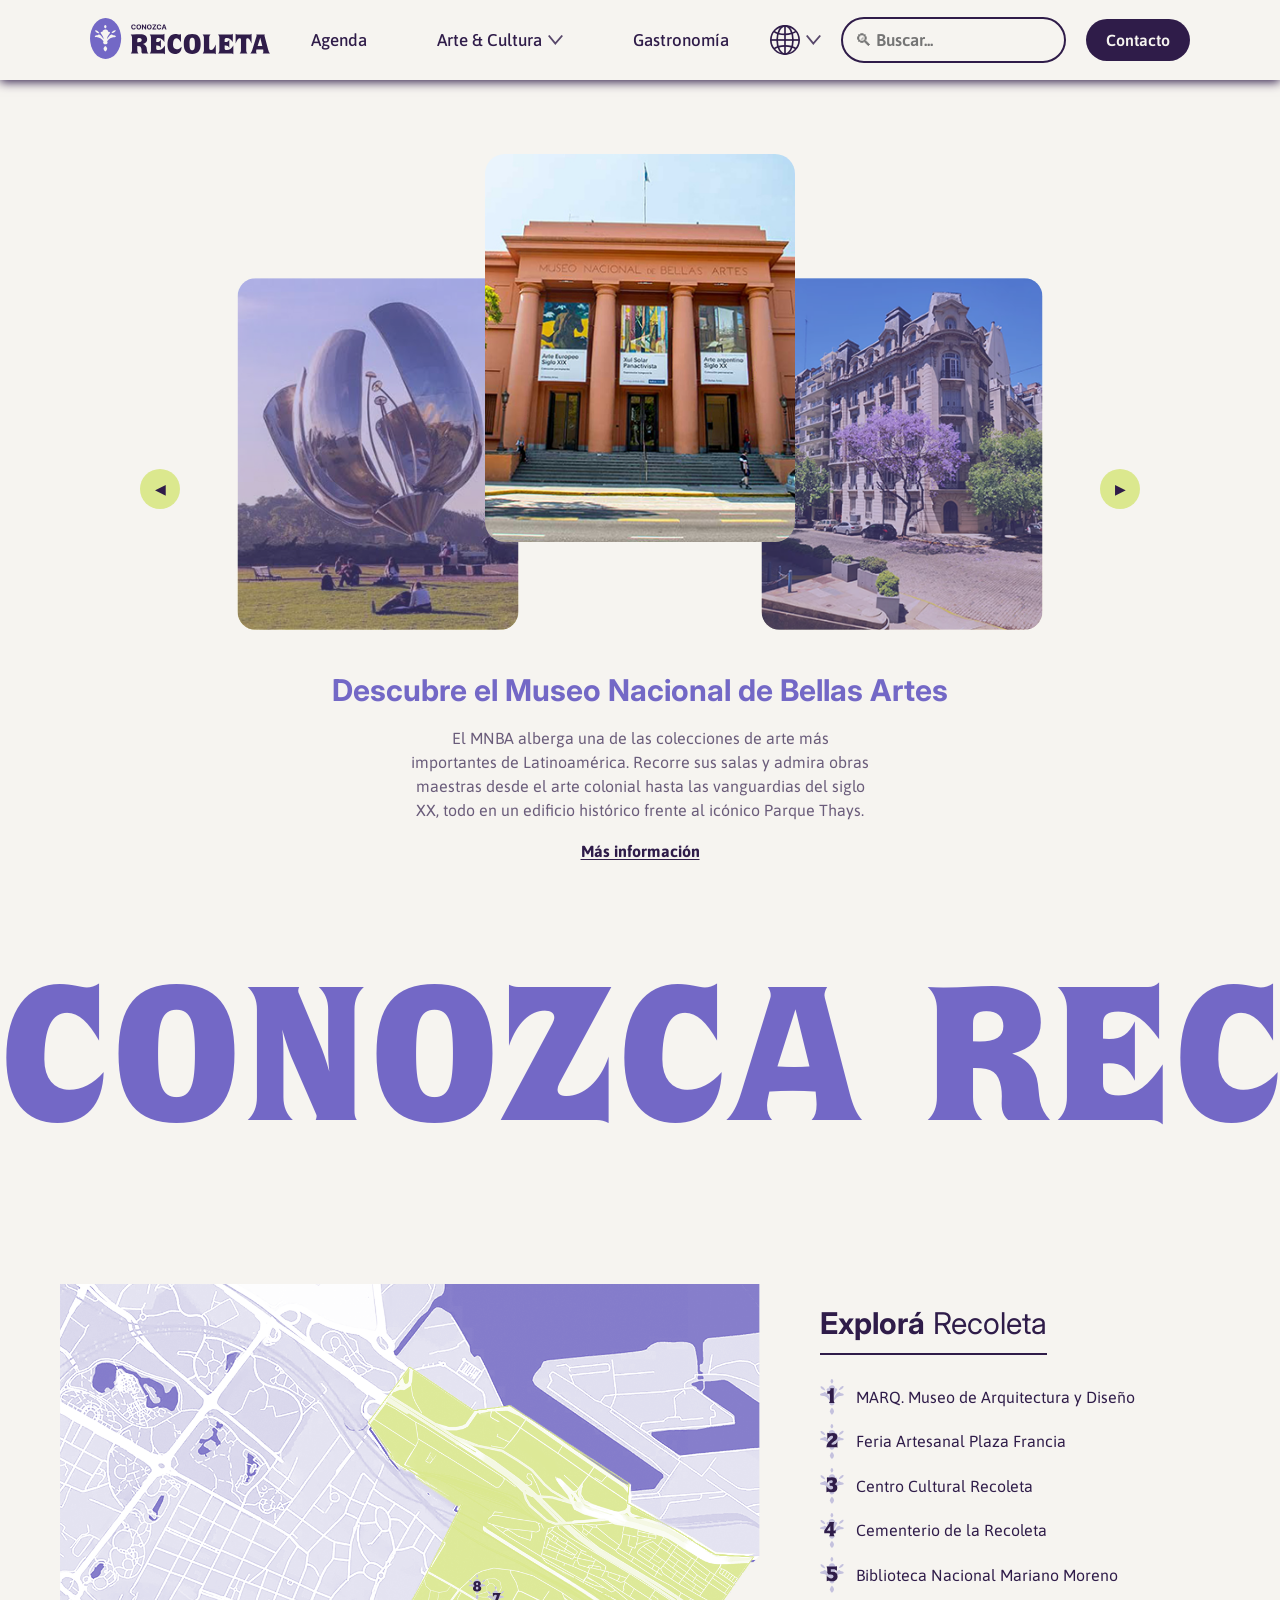
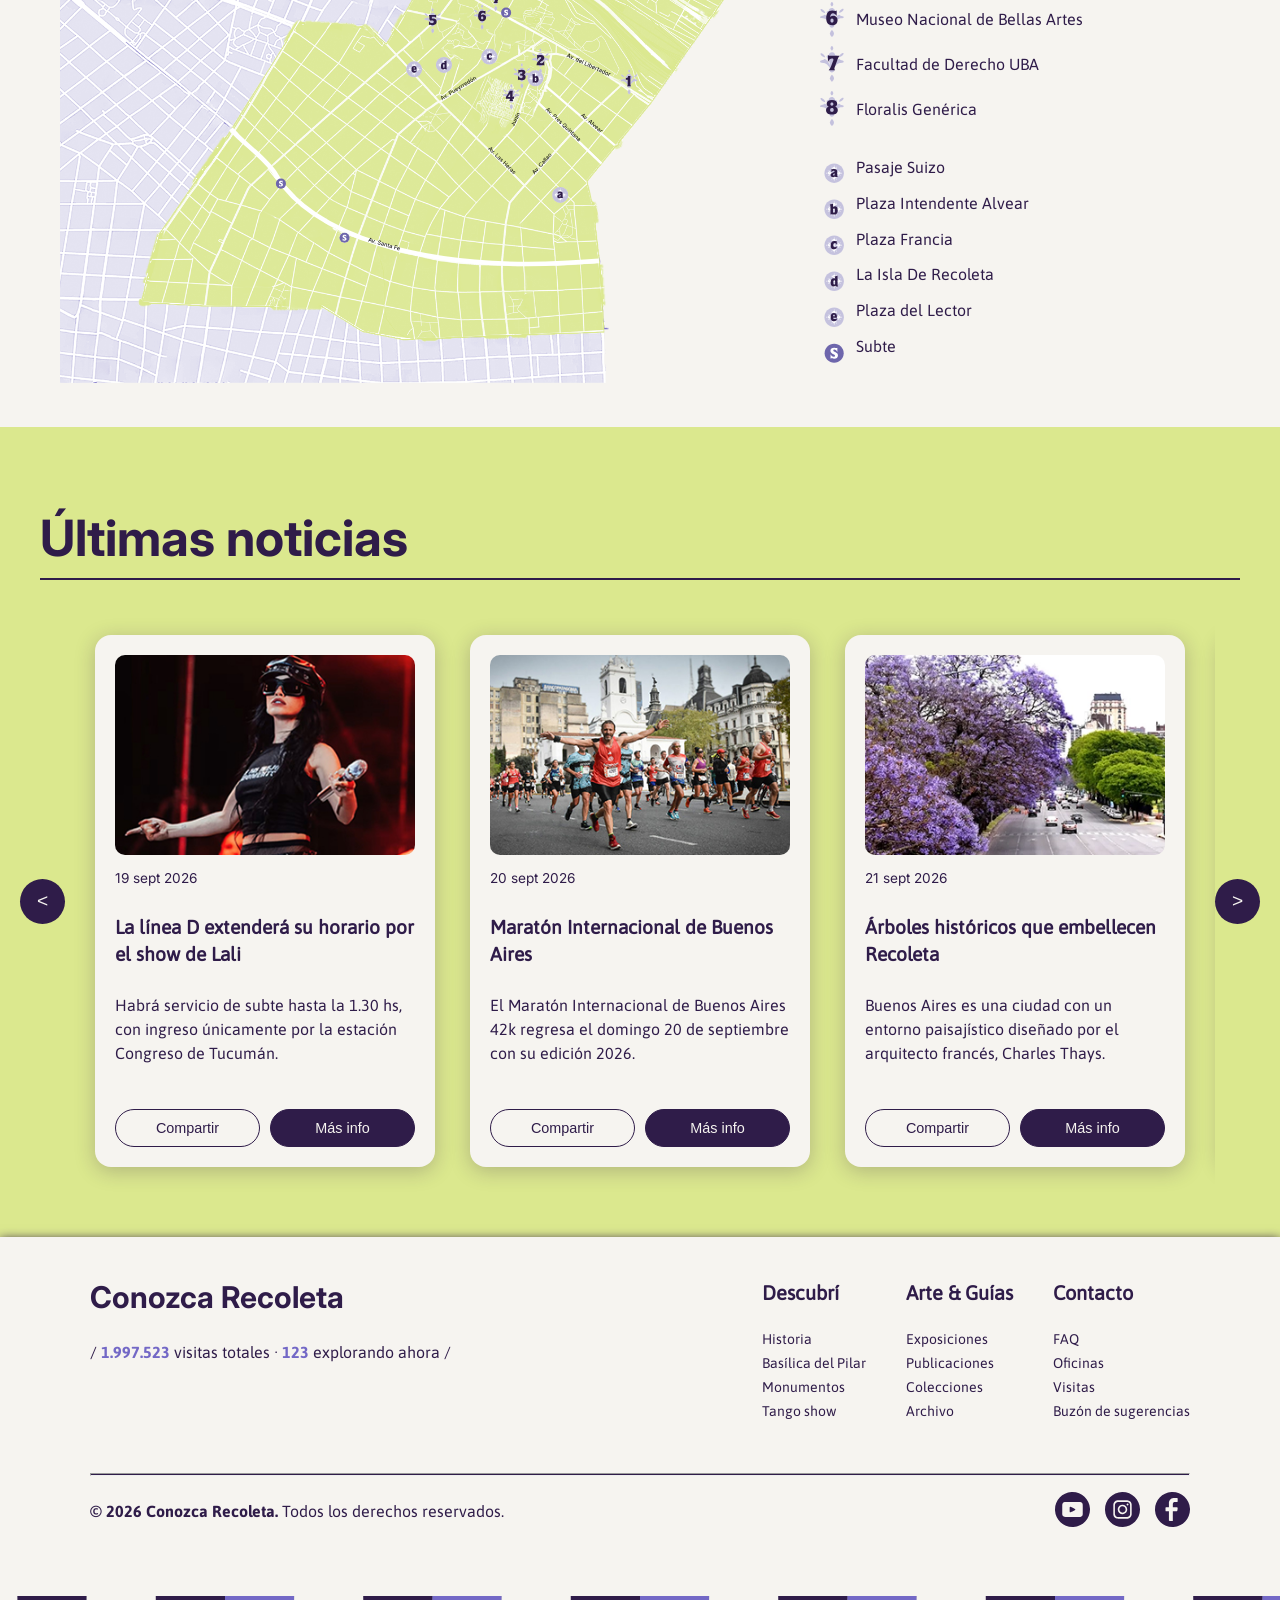
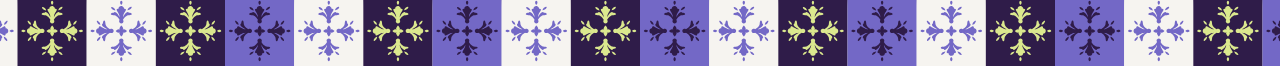
==== commit c8c3a53a: "cosita extra del index" ====
--- a/index.html
+++ b/index.html
@@ -299,19 +299,19 @@
                         <span>Plaza Intendente Alvear</span>
                     </li>
                     <li>
-                        <img src="img/vectores/icono-letra-c.svg" alt="Icono b" class="lista-icono">
+                        <img src="img/vectores/icono-letra-c.svg" alt="Icono c" class="lista-icono">
                         <span>Plaza Francia</span>
                     </li>
                     <li>
-                        <img src="img/vectores/icono-letra-d.svg" alt="Icono b" class="lista-icono">
+                        <img src="img/vectores/icono-letra-d.svg" alt="Icono d" class="lista-icono">
                         <span>La Isla De Recoleta</span>
                     </li>
                     <li>
-                        <img src="img/vectores/icono-letra-e.svg" alt="Icono b" class="lista-icono">
+                        <img src="img/vectores/icono-letra-e.svg" alt="Icono e" class="lista-icono">
                         <span>Plaza del Lector</span>
                     </li>
                     <li>
-                        <img src="img/vectores/icono-letra-s.svg" alt="Icono b" class="lista-icono">
+                        <img src="img/vectores/icono-letra-s.svg" alt="Icono subte" class="lista-icono">
                         <span>Subte</span>
                     </li>
                 </ul>
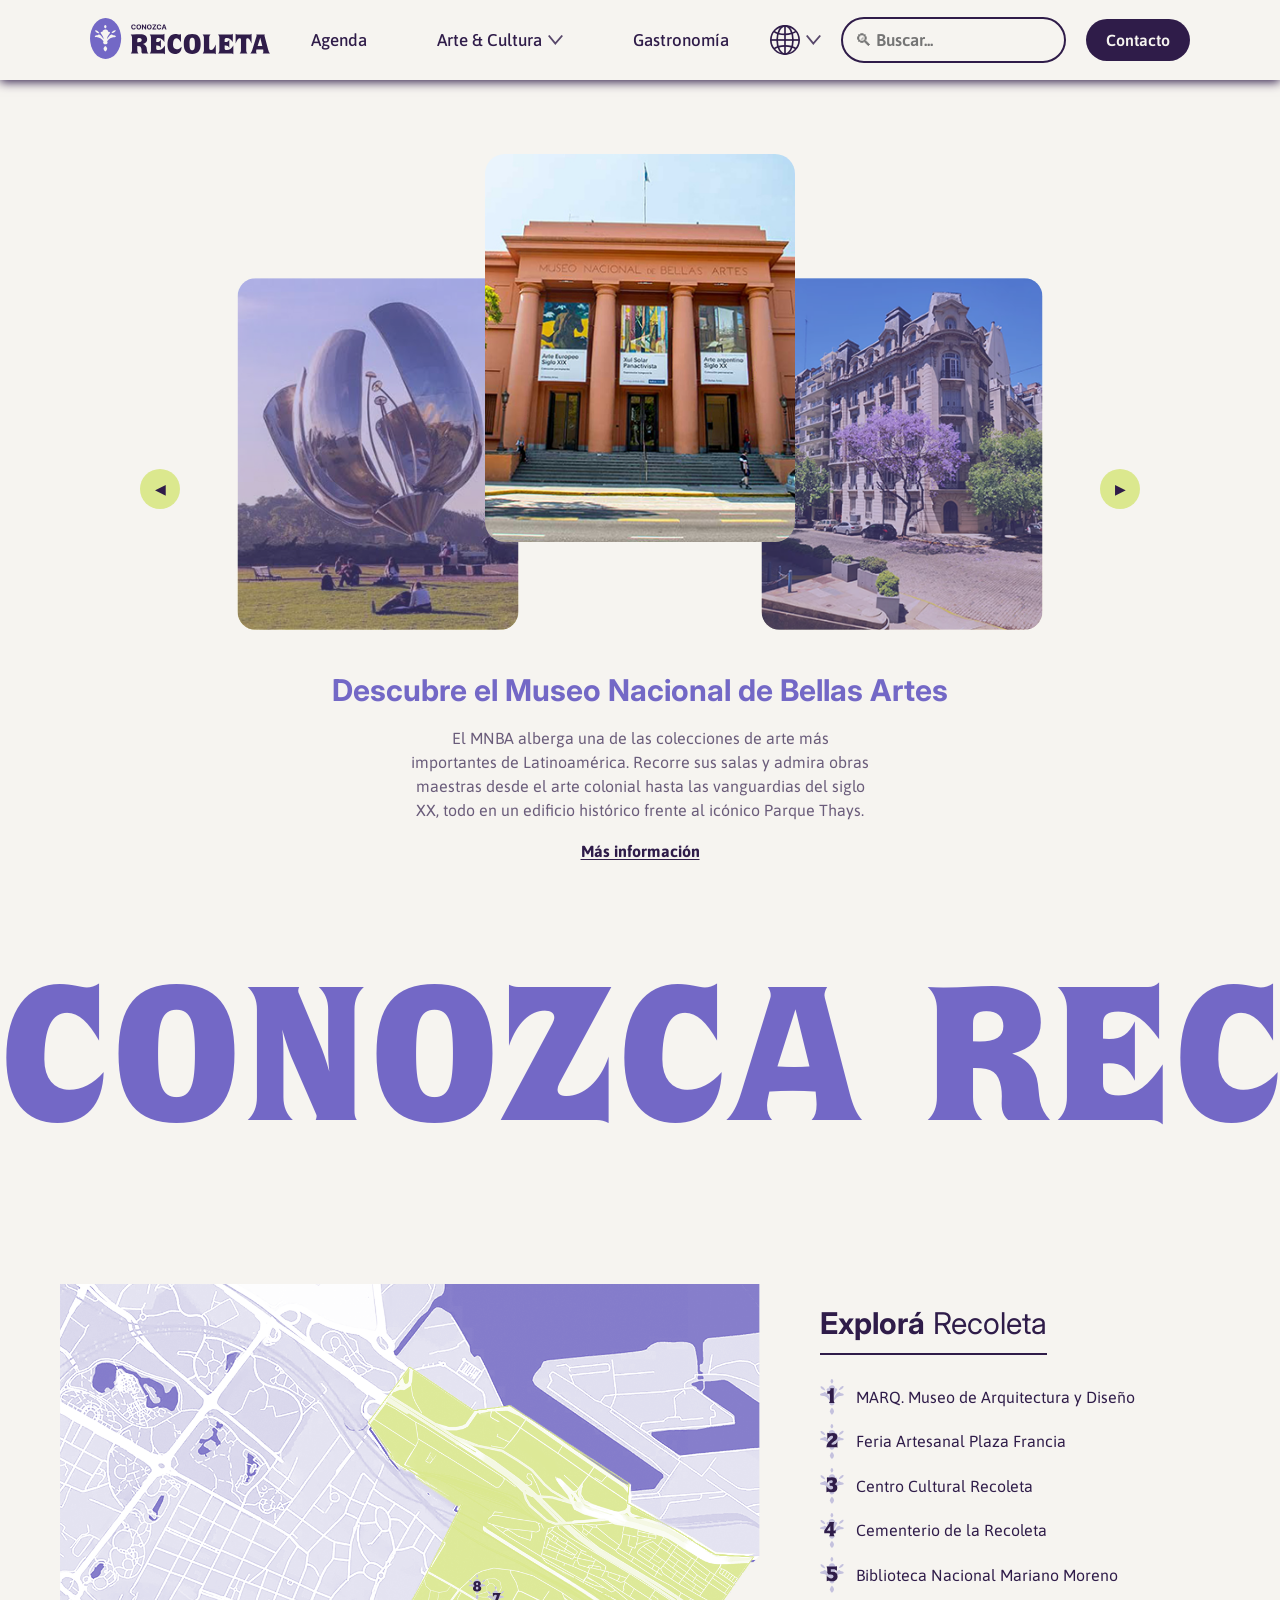
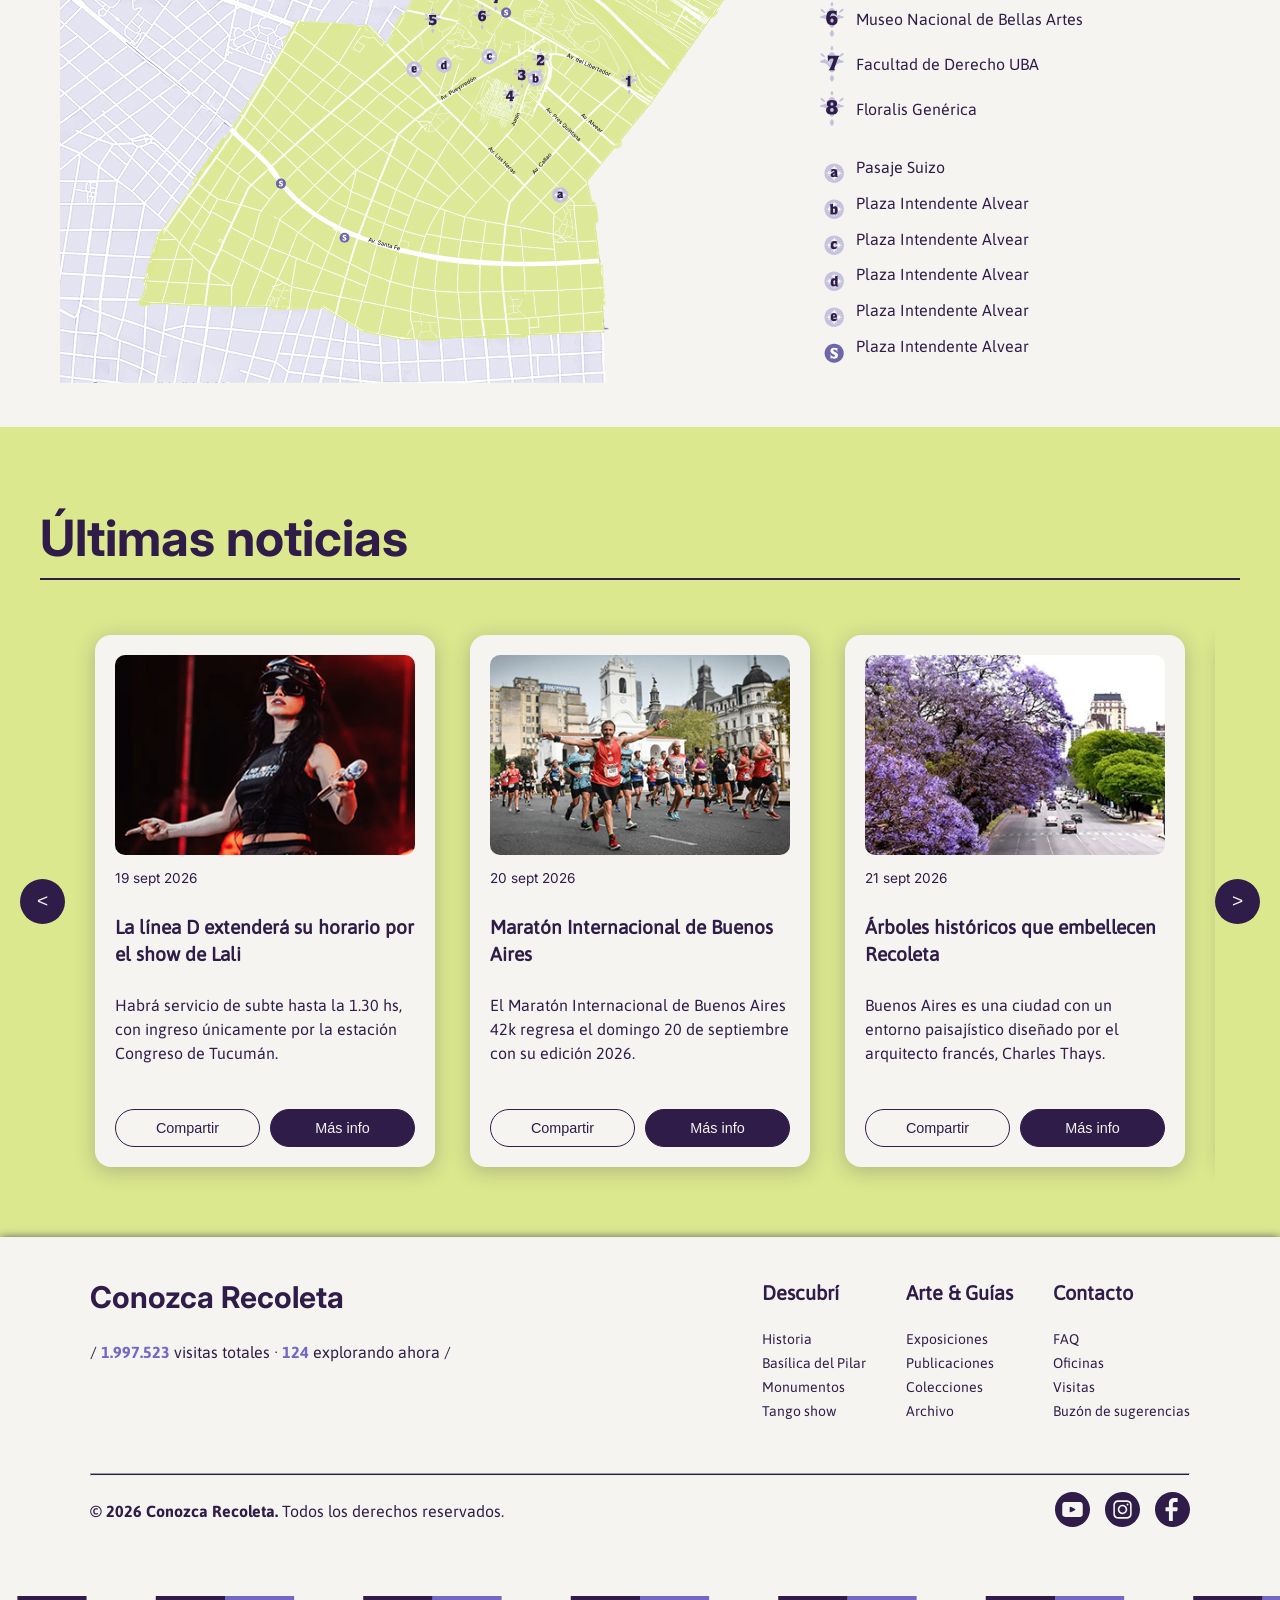
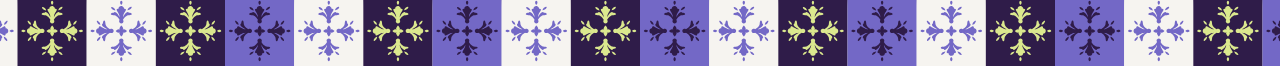
==== commit aad1bb3d: "ultimos arreglos" ====
--- a/index.html
+++ b/index.html
@@ -205,21 +205,21 @@
                     <p>El MNBA alberga una de las colecciones de arte más importantes de Latinoamérica. Recorre sus
                         salas y admira obras maestras desde el arte colonial hasta las vanguardias del siglo XX, todo en
                         un edificio histórico frente al icónico Parque Thays.</p>
-                    <a href="#" class="info-atractivos">Más información</a>
+                    <a href="https://www.bellasartes.gob.ar/" class="info-atractivos">Más información</a>
                 </article>
 
                 <article class="carrusel__texto" data-indice="1">
                     <h2>Ingeniería y movimiento bajo el sol</h2>
                     <p>Una estructura monumental de acero y aluminio que dialoga con su entorno, abriendo y cerrando sus
                         pétalos como un símbolo contemporáneo de la arquitectura y el espacio público.</p>
-                    <a href="#" class="info-atractivos">Más información</a>
+                    <a href="https://turismo.buenosaires.gob.ar/es/otros-establecimientos/floralis-gen%C3%A9rica" class="info-atractivos">Más información</a>
                 </article>
 
                 <article class="carrusel__texto" data-indice="2">
                     <h2>Bajo el cielo violeta de Buenos Aires</h2>
                     <p>Cuando llega la primavera, las cúpulas de los jacarandás enmarcan los palacios y diagonales de
                         Recoleta, transformando el espacio público en un corredor de postal y diseño natural.</p>
-                    <a href="#" class="info-atractivos">Más información</a>
+                    <a href="https://loomi.fun/jacarandas-buenos-aires/" class="info-atractivos">Más información</a>
                 </article>
             </div>
         </section>
@@ -299,20 +299,20 @@
                         <span>Plaza Intendente Alvear</span>
                     </li>
                     <li>
-                        <img src="img/vectores/icono-letra-c.svg" alt="Icono c" class="lista-icono">
-                        <span>Plaza Francia</span>
-                    </li>
-                    <li>
-                        <img src="img/vectores/icono-letra-d.svg" alt="Icono d" class="lista-icono">
-                        <span>La Isla De Recoleta</span>
-                    </li>
-                    <li>
-                        <img src="img/vectores/icono-letra-e.svg" alt="Icono e" class="lista-icono">
-                        <span>Plaza del Lector</span>
-                    </li>
-                    <li>
-                        <img src="img/vectores/icono-letra-s.svg" alt="Icono subte" class="lista-icono">
-                        <span>Subte</span>
+                        <img src="img/vectores/icono-letra-c.svg" alt="Icono b" class="lista-icono">
+                        <span>Plaza Intendente Alvear</span>
+                    </li>
+                    <li>
+                        <img src="img/vectores/icono-letra-d.svg" alt="Icono b" class="lista-icono">
+                        <span>Plaza Intendente Alvear</span>
+                    </li>
+                    <li>
+                        <img src="img/vectores/icono-letra-e.svg" alt="Icono b" class="lista-icono">
+                        <span>Plaza Intendente Alvear</span>
+                    </li>
+                    <li>
+                        <img src="img/vectores/icono-letra-s.svg" alt="Icono b" class="lista-icono">
+                        <span>Plaza Intendente Alvear</span>
                     </li>
                 </ul>
             </div>
--- a/styles-conozca-recoleta.css
+++ b/styles-conozca-recoleta.css
@@ -365,7 +365,7 @@
 
 /* ========================================== */
 
-/*DROPDOWN CPNTACTO*/
+/*DROPDOWN CONTACTO*/
 
 .contacto-details {
     position: relative;
@@ -386,9 +386,9 @@
     top: calc(100% + 22px);
     right: 0;
     width: 310px;
-    background-color: #f4f2f0;
+    background-color: var(--crema-recoleta);
     padding: 28px 25px;
-    box-shadow: 0 10px 25px rgba(0, 0, 0, 0.18);
+    box-shadow: 0 10px 25px var(--violeta-recoleta);
     z-index: 1000;
     text-align: left;
     box-sizing: border-box;
@@ -2036,21 +2036,22 @@
 }
 
 .ccr-galeria {
-    padding: 100px 160px;
+    padding: 100px 80px;
     background-color: var(--crema-recoleta);
     width: 100%;
     box-sizing: border-box;
     display: flex;
     align-items: center;
-    justify-content: flex-start;
-    gap: 110px;
+    justify-content: space-between;
+    gap: 50px;
 }
 
 .ccr-galeria-text {
     display: flex;
     flex-direction: column;
     align-items: flex-start;
-    max-width: 580px;
+    flex: 1;
+    max-width: 750px;
     position: relative;
     top: -20px;
 }
@@ -2080,7 +2081,7 @@
 .ccr-galeria-carrucel {
     display: flex;
     align-items: center;
-    gap: 20px;
+    gap: 10px;
     position: relative;
     flex-shrink: 0;
 }
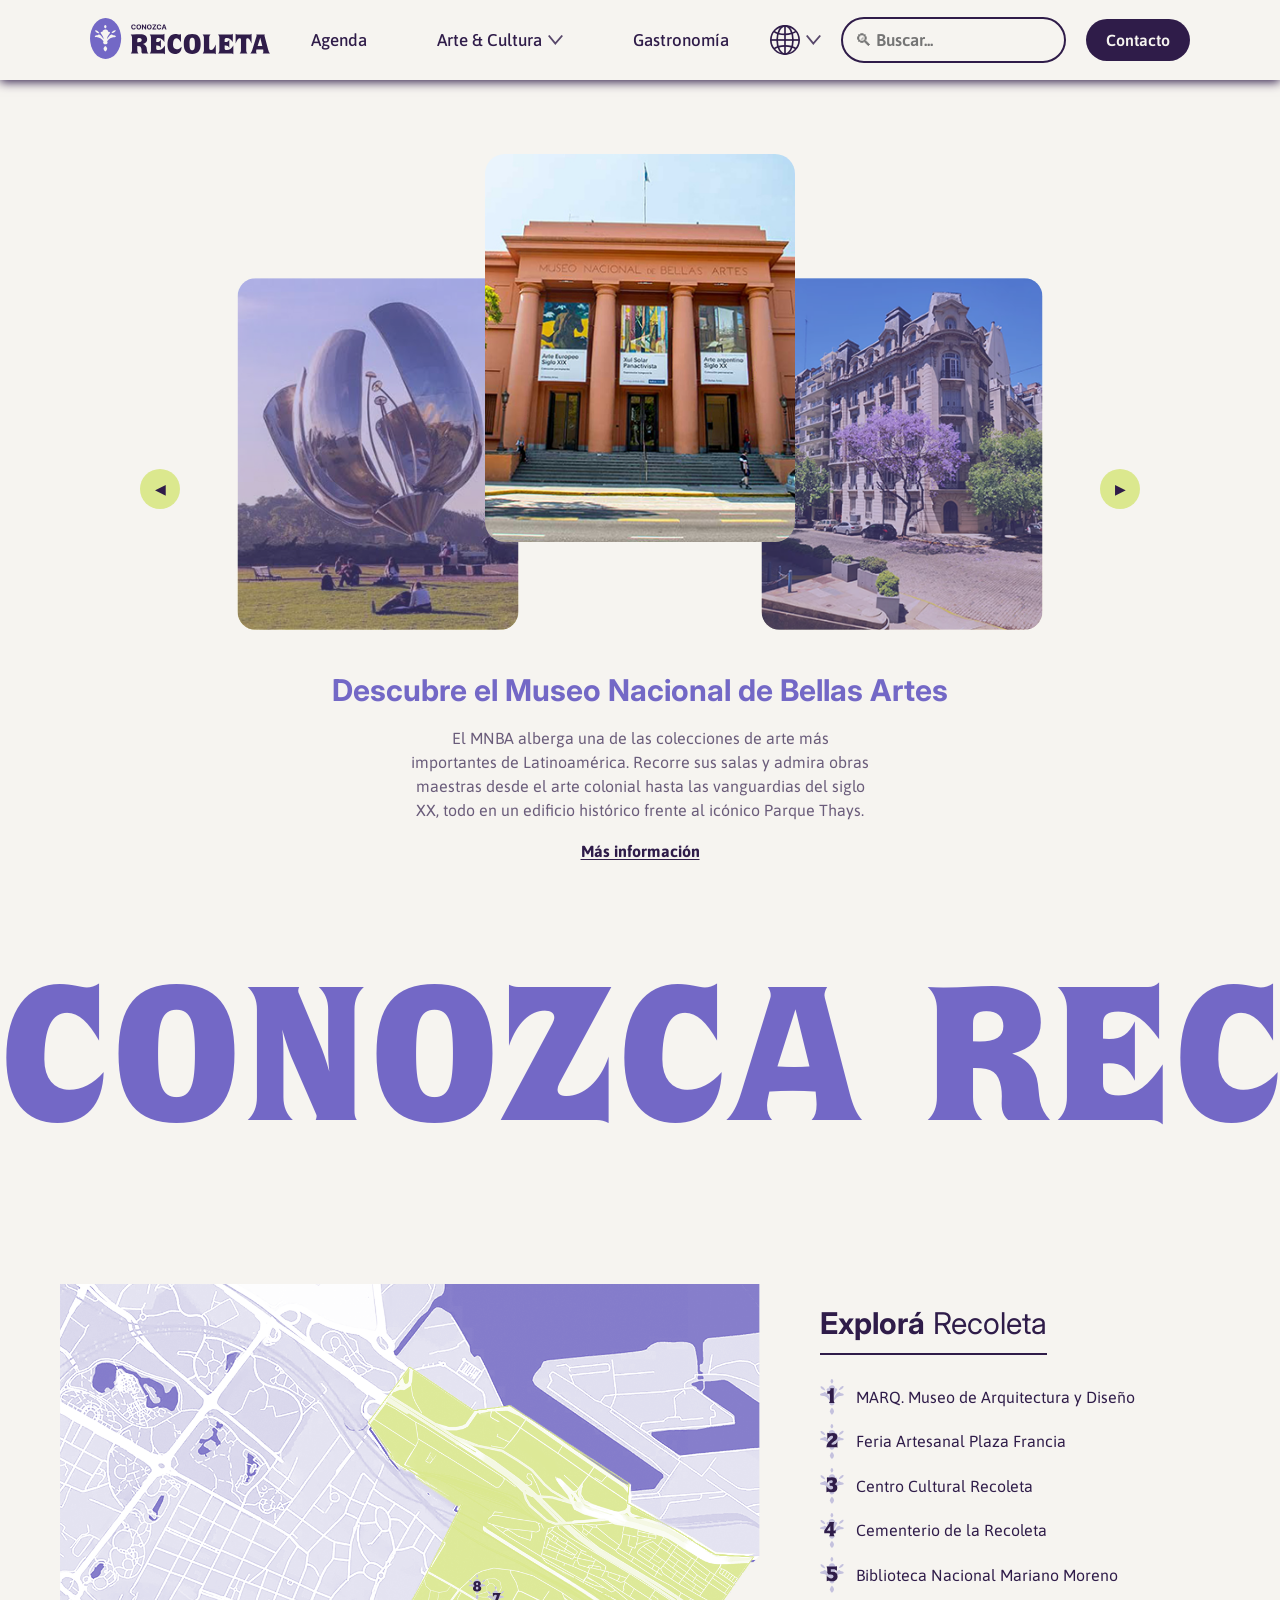
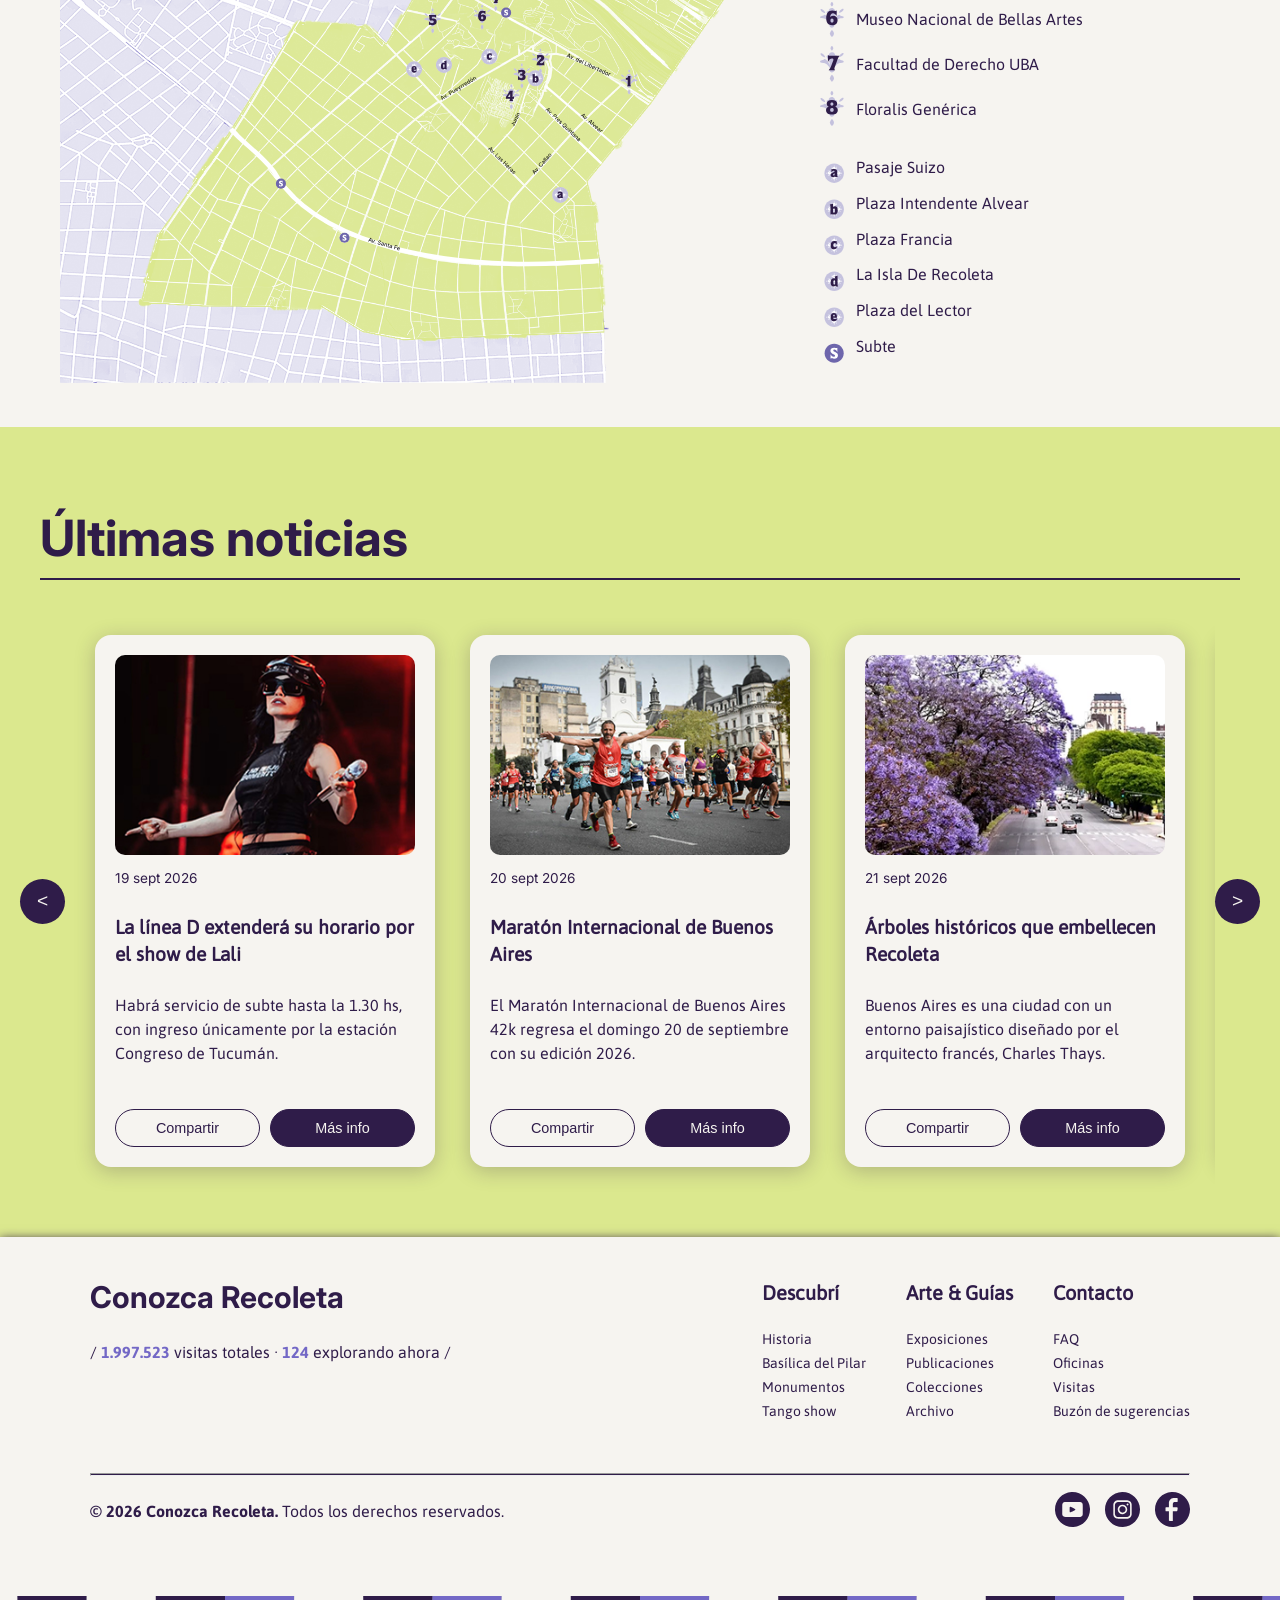
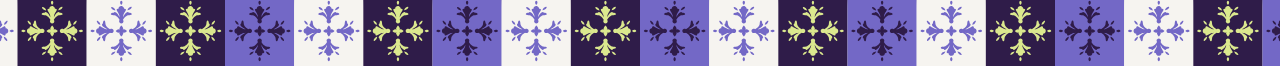
==== commit f2067b25: "Merge pull request #27 from Compu3Unla/florcos ultimos arreglos" ====
--- a/index.html
+++ b/index.html
@@ -299,20 +299,20 @@
                         <span>Plaza Intendente Alvear</span>
                     </li>
                     <li>
-                        <img src="img/vectores/icono-letra-c.svg" alt="Icono b" class="lista-icono">
-                        <span>Plaza Intendente Alvear</span>
-                    </li>
-                    <li>
-                        <img src="img/vectores/icono-letra-d.svg" alt="Icono b" class="lista-icono">
-                        <span>Plaza Intendente Alvear</span>
-                    </li>
-                    <li>
-                        <img src="img/vectores/icono-letra-e.svg" alt="Icono b" class="lista-icono">
-                        <span>Plaza Intendente Alvear</span>
-                    </li>
-                    <li>
-                        <img src="img/vectores/icono-letra-s.svg" alt="Icono b" class="lista-icono">
-                        <span>Plaza Intendente Alvear</span>
+                        <img src="img/vectores/icono-letra-c.svg" alt="Icono c" class="lista-icono">
+                        <span>Plaza Francia</span>
+                    </li>
+                    <li>
+                        <img src="img/vectores/icono-letra-d.svg" alt="Icono d" class="lista-icono">
+                        <span>La Isla De Recoleta</span>
+                    </li>
+                    <li>
+                        <img src="img/vectores/icono-letra-e.svg" alt="Icono e" class="lista-icono">
+                        <span>Plaza del Lector</span>
+                    </li>
+                    <li>
+                        <img src="img/vectores/icono-letra-s.svg" alt="Icono subte" class="lista-icono">
+                        <span>Subte</span>
                     </li>
                 </ul>
             </div>
